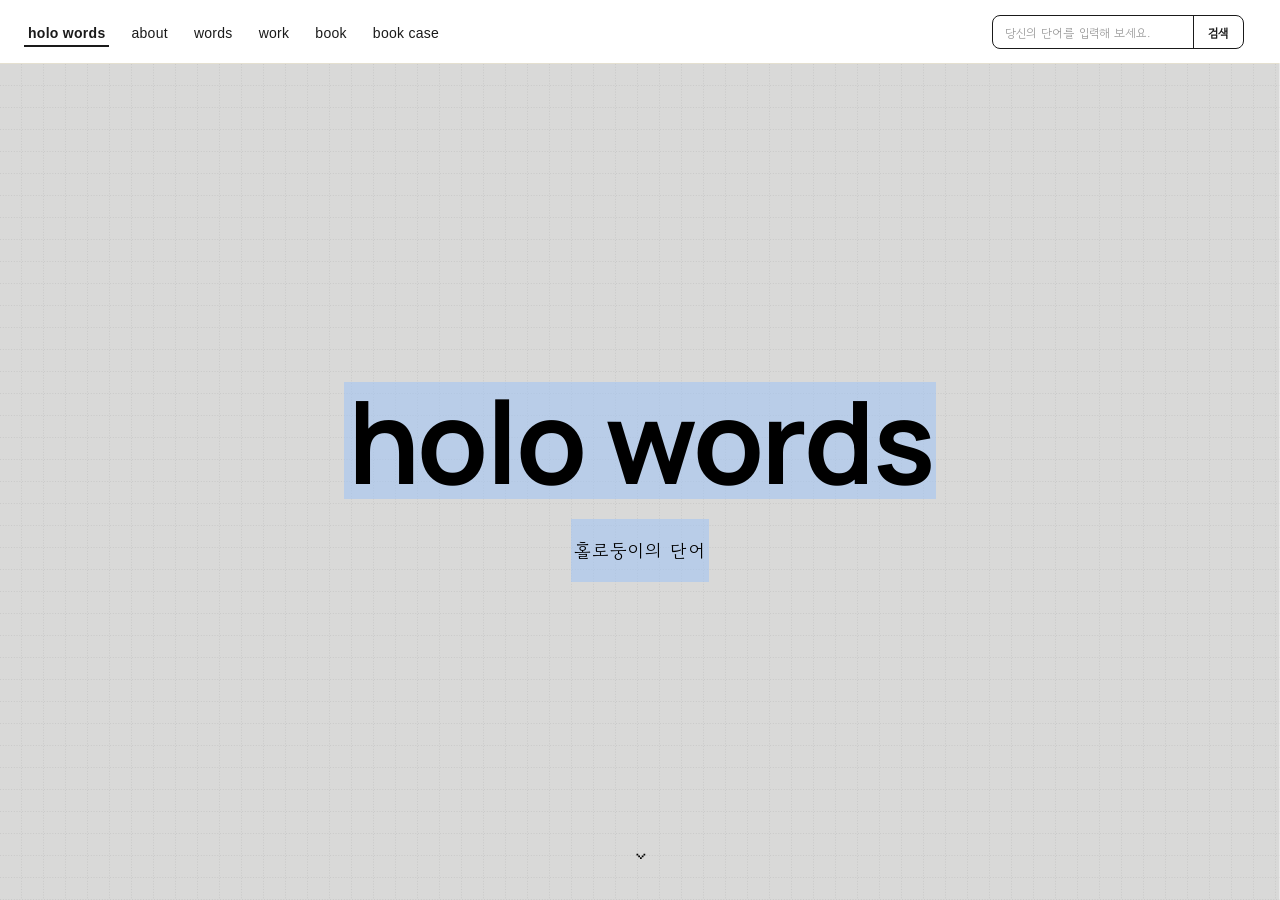
==== index.html @ 0cda351d "세부수정_6" ====
<!doctype html>
<html lang="ko">
<head>
  <meta charset="UTF-8" />
  <meta name="viewport" content="width=device-width, initial-scale=1.0" />
  <title>holo words</title>
  <link rel="preconnect" href="https://fonts.googleapis.com" />
  <link rel="preconnect" href="https://fonts.gstatic.com" crossorigin />
  <link href="https://fonts.googleapis.com/css2?family=Gowun+Dodum&family=Manrope:wght@700&display=swap" rel="stylesheet" />
  <link rel="stylesheet" href="css/base.css" />
  <link rel="stylesheet" href="css/home.css" />
  <link rel="stylesheet" href="css/work.css" />
  <link rel="stylesheet" href="css/bookcase.css" />
  <link rel="stylesheet" href="css/words.css" />
  <link rel="stylesheet" href="css/work-detail.css" />
  <link rel="stylesheet" href="css/nav-mobile.css" />
  <link rel="stylesheet" href="css/book.css" />
</head>
<body data-page="home">
  <nav class="site-nav" id="site-nav"></nav>

  <div class="nav-search-wrap">
    <form class="nav-search" id="search-box" autocomplete="off">
      <input type="text" id="search-input" class="nav-search__input" placeholder="당신의 단어를 입력해 보세요." />
      <button type="submit" class="nav-search__button">검색</button>
    </form>
    <span class="nav-search__count" id="word-count"></span>
  </div>

  <section id="about">
    <div class="about-hero" id="about-hero">
      <div class="select-highlight select-highlight--mark">
        <h1 class="identity-mark" id="identity-mark">holo words</h1>
      </div>
      <div class="select-highlight select-highlight--sub">
        <p class="identity-sub" id="identity-sub">홀로둥이의 단어</p>
      </div>
      <button class="about-scroll-cue" id="about-scroll-cue" type="button" aria-label="다음 내용 보기">⌄</button>
    </div>
    <div class="about-intro" id="about-intro">
      <p class="about-intro__eyebrow">holo words</p>
      <div class="select-highlight select-highlight--welcome">
        <p class="about-intro__welcome" id="about-welcome">안녕하세요. 홀로둥이의 단어에 오신 걸 환영합니다.</p>
      </div>
      <p class="about-intro__body">이곳은 <span class="text-highlight">책에서 수집한 단어들</span>을 모아둔 공간입니다. <span class="about-intro__body-line2">살아가며 느낀 감정과 가치관,<br />그리고 세상을 견디게 하는 힘이 된 단어들을 차곡차곡 적어놓았습니다.</span></p>
      <p class="about-intro__footer" id="about-footer">세상에 발 붙이고 살아가는 모든 홀로둥이를 응원합니다.</p>
      <div class="about-glossary" id="about-glossary">
        <div class="about-glossary__panel" id="about-glossary-panel">
          <p>
            현호정 소설 『고고의 구멍』에 등장하는 단어입니다.<br />
            행성 ‘망울’의 극지 마을, 일 년 내내 겨울이 지속되고 오직 쌍둥이만 태어나는 그곳에서 ‘고고’는 단 하나뿐인 존재, 홀로둥이로 태어납니다.
          </p>
          <p>
            이 단어에서 영감을 받아<br />
            홀로 저마다의 세계에서 살아가는 이들에게 애정을 보내며,<br />
            그들을 ‘홀로둥이’라 부르기로 했습니다.
          </p>
        </div>
        <button class="about-glossary__toggle" id="about-glossary-toggle" type="button" aria-expanded="false" aria-controls="about-glossary-panel">
          홀로둥이란? <span class="about-glossary__chevron">⌄</span>
        </button>
      </div>
    </div>
  </section>

  <section id="work">
    <div class="work-icons">
      <div class="page-info" id="work-info">
        <button
          class="page-info__toggle"
          id="work-intro-toggle"
          type="button"
          aria-expanded="false"
          aria-controls="work-info-panel"
          aria-label="설명 보기"
        >
          <svg viewBox="0 0 24 24" fill="none" stroke="currentColor" stroke-width="2" stroke-linecap="round" stroke-linejoin="round">
            <circle cx="12" cy="12" r="9" />
            <line x1="12" y1="11" x2="12" y2="16.5" />
            <circle cx="12" cy="7.5" r="1" fill="currentColor" stroke="none" />
          </svg>
        </button>
        <p class="page-info__panel" id="work-info-panel">
          홀로월드 사이트 운영자는 책 속에서 발견한 단어를 다시 바라봅니다.<br />
          이 단어가 왜 마음에 와닿았는지 곱씹으며, 단어에서 떠오른 의미를 새로운 문장과 레터링으로 풀어냅니다.<br />
          책에서 탈각된 단어는 새로운 문장 속에 자리를 잡고, 나만의 이야기로 다시 태어납니다.<br />
          여러분은 단어에서 어떤 의미를 발견했나요?
        </p>
      </div>
      <div class="work-instagram" id="work-instagram">
        <button class="work-instagram__icon" id="work-instagram-toggle" type="button" aria-expanded="false" aria-controls="work-instagram-panel" aria-label="인스타그램 미리보기">
          <svg viewBox="0 0 24 24" fill="none" stroke="currentColor" stroke-width="2" stroke-linecap="round" stroke-linejoin="round">
            <rect x="3" y="3" width="18" height="18" rx="5" />
            <circle cx="12" cy="12" r="4" />
            <circle cx="17.5" cy="6.5" r="1" fill="currentColor" stroke="none" />
          </svg>
        </button>
        <div class="work-instagram__panel" id="work-instagram-panel">
          <div class="work-instagram__header">
            <svg viewBox="0 0 24 24" fill="none" stroke="currentColor" stroke-width="2" stroke-linecap="round" stroke-linejoin="round">
              <rect x="3" y="3" width="18" height="18" rx="5" />
              <circle cx="12" cy="12" r="4" />
              <circle cx="17.5" cy="6.5" r="1" fill="currentColor" stroke="none" />
            </svg>
            <span>@h_r_shhh</span>
          </div>
          <p>인스타그램에서 더 많은 작업을 만나보세요.</p>
          <a class="work-instagram__link" href="https://www.instagram.com/h_r_shhh/" target="_blank" rel="noopener noreferrer">바로가기 ↗</a>
        </div>
      </div>
    </div>
    <div class="works-wall" id="works-wall"></div>
  </section>

  <div class="works-lightbox" id="works-lightbox">
    <div class="works-lightbox__frame">
      <button class="works-lightbox__close" id="works-lightbox-close" type="button" aria-label="닫기">×</button>
      <img class="works-lightbox__img" id="works-lightbox-img" src="" alt="" />
      <a class="works-lightbox__book-link" id="works-lightbox-book-link" href="words.html">책에서 보기</a>
    </div>
  </div>

  <section id="bookcase">
    <div class="bookcase-search" id="bookcase-search">
      <form class="bookcase-search__form" id="bookcase-search-form" autocomplete="off">
        <input
          type="text"
          id="bookcase-search-input"
          class="bookcase-search__input"
          placeholder="기록한 책"
        />
        <button type="submit" class="bookcase-search__button">검색</button>
      </form>
      <span class="bookcase-search__count" id="bookcase-count"></span>
    </div>
    <div class="bookcase-zoom" id="bookcase-zoom">
      <button class="bookcase-zoom__btn" id="bookcase-zoom-in" type="button" aria-label="크게 보기" disabled>+</button>
      <button class="bookcase-zoom__btn" id="bookcase-zoom-out" type="button" aria-label="작게 보기">−</button>
    </div>
    <div class="bookcase-shelf" id="bookcase-shelf"></div>
  </section>

  <div class="bookcase-panel-overlay" id="bookcase-panel-overlay"></div>
  <div class="bookcase-panel" id="bookcase-panel">
    <button class="bookcase-panel__close" id="bookcase-panel-close" type="button" aria-label="닫기">×</button>
    <div class="bookcase-panel__body" id="bookcase-panel-body"></div>
  </div>

  <script>
    (() => {
      function typeText(el, text, speed, onDone) {
        const chars = Array.from(text);
        el.textContent = "";
        el.classList.add("typing");

        let i = 0;
        const timer = setInterval(() => {
          el.textContent += chars[i];
          i++;
          if (i >= chars.length) {
            clearInterval(timer);
            el.classList.remove("typing");
            if (onDone) onDone();
          }
        }, speed);
      }

      // Same char-by-char typing as typeText, but clears and starts over
      // once the full text has sat on screen for `pause` ms — an endless
      // typewriter loop for the About intro's closing line.
      function loopTypeText(el, text, speed, pause) {
        const chars = Array.from(text);
        function run() {
          el.textContent = "";
          el.classList.add("typing");
          let i = 0;
          const timer = setInterval(() => {
            el.textContent += chars[i];
            i++;
            if (i >= chars.length) {
              clearInterval(timer);
              setTimeout(run, pause);
            }
          }, speed);
        }
        run();
      }

      const mark = document.getElementById("identity-mark");
      const sub = document.getElementById("identity-sub");
      const markText = mark.textContent;
      const subText = sub.textContent;

      // Types the mark, then the subtitle, waits, clears both, and starts
      // over — an endless loop of the same one-shot typeText sequence.
      // Sub is blanked up front since typeText only clears its own element
      // the moment it's called, and sub's turn doesn't come until mark
      // finishes — without this its full text would sit on screen (a
      // leftover from the previous lap) while mark is mid-retype.
      function runHeroTyping() {
        sub.textContent = "";
        typeText(mark, markText, 220, () => {
          typeText(sub, subText, 120, () => {
            setTimeout(runHeroTyping, 1800);
          });
        });
      }
      runHeroTyping();

      const aboutWelcome = document.getElementById("about-welcome");
      // Mobile splits this onto two lines (see .about-intro__welcome's
      // white-space:pre-line) — typeText just appends characters, so a
      // literal "\n" in the source string types straight through as a line
      // break with no extra markup needed.
      const welcomeText = window.matchMedia("(max-width: 640px)").matches
        ? "안녕하세요.\n홀로둥이의 단어에 오신 걸 환영합니다."
        : aboutWelcome.textContent;
      loopTypeText(aboutWelcome, welcomeText, 90, 1800);


      // Scrolling within the About tab already reveals the intro page below
      // the hero (both are min-height:100vh sections in normal flow) — this
      // just adds the click-to-advance shortcut on the cue button.
      const aboutIntro = document.getElementById("about-intro");
      const scrollCue = document.getElementById("about-scroll-cue");
      scrollCue.addEventListener("click", () => {
        aboutIntro.scrollIntoView({ behavior: "smooth", block: "start" });
      });

      const glossary = document.getElementById("about-glossary");
      const glossaryToggle = document.getElementById("about-glossary-toggle");
      glossaryToggle.addEventListener("click", () => {
        const open = glossary.classList.toggle("open");
        glossaryToggle.setAttribute("aria-expanded", open ? "true" : "false");
      });
    })();
  </script>
  <script>
    (() => {
      const instagram = document.getElementById("work-instagram");
      const instagramToggle = document.getElementById("work-instagram-toggle");
      instagramToggle.addEventListener("click", (e) => {
        e.stopPropagation();
        const open = instagram.classList.toggle("open");
        instagramToggle.setAttribute("aria-expanded", open ? "true" : "false");
      });
      document.addEventListener("click", (e) => {
        if (instagram.classList.contains("open") && !instagram.contains(e.target)) {
          instagram.classList.remove("open");
          instagramToggle.setAttribute("aria-expanded", "false");
        }
      });
    })();
  </script>
  <script>
    (() => {
      /* Info popup: same dropdown-card pattern as the Instagram preview
         right next to it (see .work-instagram below) rather than an
         inline-expanding toggle — click the "i" to drop the description
         down, click elsewhere to close it. */
      const info = document.getElementById("work-info");
      const infoToggle = document.getElementById("work-intro-toggle");
      if (info && infoToggle) {
        infoToggle.addEventListener("click", (e) => {
          e.stopPropagation();
          const open = info.classList.toggle("open");
          infoToggle.setAttribute("aria-expanded", open ? "true" : "false");
        });
        document.addEventListener("click", (e) => {
          if (info.classList.contains("open") && !info.contains(e.target)) {
            info.classList.remove("open");
            infoToggle.setAttribute("aria-expanded", "false");
          }
        });
      }
    })();
  </script>
  <script src="js/works-data.js"></script>
  <script>
    (() => {
      /* Per-note tilt/offset, seeded by position within the (freshly
         shuffled) render order below. */
      function seededRandom(seed) {
        const x = Math.sin(seed * 9973) * 43758.5453;
        return x - Math.floor(x);
      }

      /* Fisher-Yates: a new scatter of notes on every load. */
      function shuffle(arr) {
        const result = arr.slice();
        for (let i = result.length - 1; i > 0; i--) {
          const j = Math.floor(Math.random() * (i + 1));
          [result[i], result[j]] = [result[j], result[i]];
        }
        return result;
      }

      const wall = document.getElementById("works-wall");
      const lightbox = document.getElementById("works-lightbox");
      const lightboxImg = document.getElementById("works-lightbox-img");
      const lightboxClose = document.getElementById("works-lightbox-close");
      const lightboxBookLink = document.getElementById("works-lightbox-book-link");

      function openLightbox(src, alt) {
        lightboxImg.src = src;
        lightboxImg.alt = alt;
        // Each note's filename (메모지_[제목]) doubles as that word's title
        // on the Words page — link straight to its detail panel there.
        lightboxBookLink.href = `words.html?word=${encodeURIComponent(alt)}`;
        lightbox.classList.add("active");
        document.body.classList.add("lightbox-open");
      }

      function closeLightbox() {
        lightbox.classList.remove("active");
        document.body.classList.remove("lightbox-open");
      }

      lightboxClose.addEventListener("click", closeLightbox);
      lightbox.addEventListener("click", (e) => {
        if (e.target === lightbox) closeLightbox();
      });
      document.addEventListener("keydown", (e) => {
        if (e.key === "Escape") closeLightbox();
      });

      shuffle(WORKS_ITEMS).forEach((filename, i) => {
        const note = document.createElement("div");
        note.className = "works-note";
        const tilt = (seededRandom(i + 1) - 0.5) * 12;
        note.style.setProperty("--tilt", `${tilt.toFixed(2)}deg`);
        note.style.setProperty("--rise-delay", `${Math.min(i * 55, 900)}ms`);

        const img = document.createElement("img");
        const src = `image/works/${encodeURIComponent(filename)}`;
        // Same title-derivation for every note, current or future — this is
        // what "책에서 보기" (see openLightbox) keys off to find the matching
        // Words entry, so any new 메모지_[제목].(jpg|jpeg|png|webp) dropped
        // into image/works/ links up automatically, no per-file code needed.
        const alt = filename.replace(/^메모지_/, "").replace(/\.(jpg|jpeg|png|webp)$/i, "");
        img.src = src;
        img.alt = alt;
        img.loading = "lazy";

        note.appendChild(img);
        note.addEventListener("click", () => openLightbox(src, alt));
        wall.appendChild(note);
      });
    })();
  </script>
  <script src="js/drive-config.js"></script>
  <script src="js/drive-words.js"></script>
  <script src="js/book-data.js"></script>
  <script src="js/bookcase-data.js"></script>
  <script src="js/nav-search.js"></script>
  <script src="js/bookcase.js"></script>
  <script src="js/nav.js"></script>
</body>
</html>
---- css/base.css ----
/* ==========================================================================
   holo words — shared styles
   ========================================================================== */

:root {
  --nav-height: 64px;
  --header-offset: var(--nav-height);
  --cream: #f7f1de;
  --grid-line: #c9c2ae;
  --ink: #1a1a1a;
}

* {
  box-sizing: border-box;
}

html {
  scroll-behavior: smooth;
}

body {
  margin: 0;
  font-family: "Pretendard", -apple-system, BlinkMacSystemFont, "Malgun Gothic", sans-serif;
  color: var(--ink);
  background: #fff;
  padding-top: var(--header-offset);
}

a {
  color: inherit;
  text-decoration: none;
}

/* ---------------------------------------------------------------------- */
/* Navigation                                                              */
/* ---------------------------------------------------------------------- */

.site-nav {
  position: fixed;
  top: 0;
  left: 0;
  right: 0;
  height: var(--nav-height);
  display: flex;
  align-items: center;
  justify-content: flex-start;
  padding: 0 24px;
  background: rgba(255, 255, 255, 0.92);
  backdrop-filter: blur(6px);
  border-bottom: 1px solid #e5e0d0;
  z-index: 1000;
}

.site-nav__links {
  display: flex;
  align-items: center;
  gap: 18px;
}

.site-nav a {
  font-size: 14px;
  letter-spacing: 0.02em;
  padding: 8px 4px 4px;
  border-bottom: 2px solid transparent;
  outline: none;
  transition: border-color 0.2s ease, opacity 0.2s ease;
}

.site-nav a:hover {
  border-bottom-color: var(--ink);
}

.site-nav a.active {
  border-bottom-color: var(--ink);
  font-weight: 600;
}

.nav-search-wrap {
  position: fixed;
  top: 0;
  right: 24px;
  height: var(--nav-height);
  display: flex;
  align-items: center;
  gap: 12px;
  z-index: 1001;
}

body.lightbox-open .nav-search-wrap {
  display: none;
}

.nav-search {
  display: flex;
  align-items: stretch;
  height: 34px;
  flex-shrink: 0;
  background: #fff;
  border: 1px solid var(--ink);
  border-radius: 8px;
  overflow: hidden;
}

.nav-search__input {
  width: 200px;
  min-width: 0;
  border: none;
  background: none;
  padding: 0 12px;
  font: inherit;
  font-family: "Gowun Dodum", sans-serif;
  font-size: 12px;
  color: var(--ink);
  outline: none;
}

.nav-search__input::placeholder {
  color: #999;
}

.nav-search__button {
  flex-shrink: 0;
  border: none;
  border-left: 1px solid var(--ink);
  background: none;
  padding: 0 14px;
  font: inherit;
  font-family: "Gowun Dodum", sans-serif;
  font-size: 12px;
  font-weight: 700;
  color: var(--ink);
  cursor: pointer;
}

.nav-search__button:hover {
  background: rgba(26, 26, 26, 0.05);
}

.nav-search__count {
  font-size: 12px;
  color: #666;
  white-space: nowrap;
  flex-shrink: 0;
}
---- css/home.css ----
/* ---------------------------------------------------------------------- */
/* Home page tabs: About / Work / Contact are switched by nav clicks (see
   nav.js), not by scrolling — only the active section is ever visible, and
   each fills exactly the remaining viewport with its own internal scroll,
   so content never bleeds into the next tab. */
/* ---------------------------------------------------------------------- */

#about {
  height: calc(100vh - var(--header-offset));
  overflow-y: auto;
  /* overflow:auto panels are auto-focusable in Chrome (for keyboard arrow
     scrolling), which draws its default blue focus ring around the whole
     panel the moment it's scrolled/clicked into. There's nothing to focus
     here for accessibility purposes that isn't already reachable via the
     nav links and the content's own interactive elements. */
  outline: none;
  display: none;
  position: relative;
  background-color: #d9d9d8;
  background-image: url("data:image/svg+xml,%3Csvg xmlns='http://www.w3.org/2000/svg' width='40' height='40'%3E%3Cline x1='40' y1='0' x2='40' y2='40' stroke='%23a0a09f' stroke-width='1' stroke-dasharray='2,3'/%3E%3Cline x1='0' y1='40' x2='40' y2='40' stroke='%23a0a09f' stroke-width='1' stroke-dasharray='2,3'/%3E%3C/svg%3E");
  background-size: 22px 22px;
  text-align: center;
}

#about.active {
  display: block;
}

.about-hero {
  min-height: calc(100vh - var(--header-offset));
  display: flex;
  flex-direction: column;
  align-items: center;
  justify-content: center;
  padding: 80px 24px;
  position: relative;
}

/* Bounces in place to invite scrolling; also doubles as a click-to-advance
   shortcut down to .about-intro (see index.html) since #about's own
   overflow-y:auto already reveals it on a normal scroll/wheel/drag. */
.about-scroll-cue {
  position: absolute;
  bottom: 32px;
  left: 50%;
  transform: translateX(-50%);
  border: none;
  background: none;
  padding: 4px 12px;
  font-size: 28px;
  line-height: 1;
  color: #000;
  cursor: pointer;
  animation: about-scroll-cue-bounce 1.6s ease-in-out infinite;
}

@keyframes about-scroll-cue-bounce {
  0%,
  100% {
    transform: translate(-50%, 0);
  }
  50% {
    transform: translate(-50%, 8px);
  }
}

.about-intro {
  min-height: calc(100vh - var(--header-offset));
  display: flex;
  flex-direction: column;
  align-items: center;
  justify-content: center;
  gap: 24px;
  padding: 80px 24px;
  text-align: center;
  position: relative;
}

.about-intro__eyebrow {
  font-family: "Manrope", sans-serif;
  font-size: clamp(32px, 5vw, 56px);
  font-weight: 700;
  letter-spacing: -0.02em;
  color: #000;
  margin: 0;
}

.select-highlight--welcome {
  margin: 0;
}

.about-intro__welcome {
  font-family: "Gowun Dodum", sans-serif;
  font-size: clamp(16px, 2.2vw, 22px);
  color: #000;
  margin: 0;
  /* Mobile types a literal "\n" into this element (see index.html) to
     split it onto two lines — harmless on desktop, which never contains
     one. */
  white-space: pre-line;
}

.about-intro__welcome.typing::after {
  content: "|";
  margin-left: 0.1em;
  animation: word-panel-cursor-blink 0.8s step-end infinite;
}

.about-intro__body {
  font-family: "Gowun Dodum", sans-serif;
  font-size: clamp(14px, 1.6vw, 17px);
  color: #000;
  line-height: 1.8;
  max-width: 640px;
  margin: 0;
}

/* Mobile only — desktop keeps this run-on as one paragraph (see the plain
   span in index.html, inline there by default). */
@media (max-width: 640px) {
  .about-intro__body-line2 {
    display: block;
    margin-top: 12px;
  }
}

.about-intro__footer {
  font-family: "Gowun Dodum", sans-serif;
  font-size: clamp(14px, 1.6vw, 17px);
  color: #000;
  margin: 4px 0 0;
}

/* "홀로둥이란?" glossary toggle, pinned to the intro page's bottom-right
   corner. The panel sits above the button (bottom:100%) since the button
   itself already sits at the page's bottom edge — expanding downward
   would run off the page. */
.about-glossary {
  position: absolute;
  right: 24px;
  bottom: 24px;
  text-align: left;
}

.about-glossary__toggle {
  display: inline-flex;
  align-items: center;
  gap: 6px;
  border: 1px solid #1a1a1a;
  background: #fff;
  padding: 10px 16px;
  border-radius: 999px;
  font: inherit;
  font-family: "Gowun Dodum", sans-serif;
  font-size: 14px;
  color: #000;
  cursor: pointer;
}

.about-glossary__chevron {
  transition: transform 0.2s ease;
}

.about-glossary.open .about-glossary__chevron {
  transform: rotate(180deg);
}

.about-glossary__panel {
  position: absolute;
  right: 0;
  bottom: calc(100% + 10px);
  width: min(380px, 80vw);
  background: #fff;
  border: 1px solid #1a1a1a;
  border-radius: 12px;
  padding: 20px;
  font-family: "Gowun Dodum", sans-serif;
  font-size: 14px;
  line-height: 1.8;
  color: #000;
  box-shadow: 0 8px 24px rgba(0, 0, 0, 0.12);
  opacity: 0;
  visibility: hidden;
  transform: translateY(8px);
  pointer-events: none;
  transition: opacity 0.2s ease, transform 0.2s ease, visibility 0.2s;
}

.about-glossary.open .about-glossary__panel {
  opacity: 1;
  visibility: visible;
  transform: translateY(0);
  pointer-events: auto;
}

.about-glossary__panel p + p {
  margin-top: 14px;
}

.identity-mark {
  font-family: "Manrope", sans-serif;
  font-size: clamp(48px, 9vw, 120px);
  font-weight: 700;
  letter-spacing: -0.02em;
  color: #000;
  margin: 0;
  line-height: 1;
}

.identity-mark.typing::after {
  content: "|";
  margin-left: 0.05em;
  animation: word-panel-cursor-blink 0.8s step-end infinite;
}

.identity-sub {
  font-family: "Gowun Dodum", sans-serif;
  font-size: clamp(14px, 2vw, 18px);
  letter-spacing: 0.08em;
  color: #000;
}

.identity-sub.typing::after {
  content: "|";
  margin-left: 0.1em;
  animation: word-panel-cursor-blink 0.8s step-end infinite;
}

/* Text-selection-highlight look: a translucent bar sits behind the text —
   the wrapper's own background, painted behind its child content for
   free — mimicking a mobile text-selection drag without the drag handles
   themselves. */
.select-highlight {
  display: inline-flex;
  background: rgba(161, 197, 246, 0.55);
  padding: 0.05em 0.2em;
}

/* Same highlight color as .select-highlight, but a plain inline span (not
   inline-flex) for marking a run of words inside a paragraph rather than
   wrapping a standalone heading/line. */
.text-highlight {
  background: rgba(161, 197, 246, 0.55);
  padding: 0.02em 0.15em;
}

.select-highlight--sub {
  margin-top: 20px;
}
---- css/work.css ----
/* ---------------------------------------------------------------------- */
/* Work section — a wall of sticky notes (image/works/, see works-data.js) */
/* ---------------------------------------------------------------------- */

#work {
  height: calc(100vh - var(--header-offset));
  overflow-y: auto;
  outline: none;
  display: none;
  position: relative;
  background-color: #e7e7e4;
  /* Same dashed grid as #about, so the two tabs read as one consistent
     "wall" surface. */
  background-image: url("data:image/svg+xml,%3Csvg xmlns='http://www.w3.org/2000/svg' width='40' height='40'%3E%3Cline x1='40' y1='0' x2='40' y2='40' stroke='%23a0a09f' stroke-width='1' stroke-dasharray='2,3'/%3E%3Cline x1='0' y1='40' x2='40' y2='40' stroke='%23a0a09f' stroke-width='1' stroke-dasharray='2,3'/%3E%3C/svg%3E");
  background-size: 22px 22px;
  padding: 90px 40px 110px;
}

/* Small Instagram-glyph toggle pinned to the work wall's top-right corner;
   clicking it drops down a mini preview card that links out to the real
   profile (no embed — Instagram's API doesn't allow one without
   server-side auth) rather than jumping straight there. */
/* Info toggle and Instagram toggle share one row, top-right of the wall —
   the row itself carries the positioning that each icon used to have on
   its own, so both just sit in it as normal flex children. */
.work-icons {
  position: absolute;
  top: 24px;
  right: 40px;
  z-index: 5;
  display: flex;
  align-items: center;
  gap: 10px;
}

.work-instagram {
  position: relative;
}

.work-instagram__icon {
  display: flex;
  align-items: center;
  justify-content: center;
  width: 34px;
  height: 34px;
  border: none;
  border-radius: 9px;
  background: #fff;
  color: #1a1a1a;
  cursor: pointer;
  box-shadow: 0 2px 6px rgba(0, 0, 0, 0.15);
}

.work-instagram__icon svg {
  width: 19px;
  height: 19px;
}

.work-instagram__panel {
  position: absolute;
  top: calc(100% + 10px);
  right: 0;
  width: 220px;
  background: #fff;
  border-radius: 12px;
  padding: 16px;
  box-shadow: 0 8px 24px rgba(0, 0, 0, 0.18);
  opacity: 0;
  visibility: hidden;
  transform: translateY(-8px);
  pointer-events: none;
  transition: opacity 0.2s ease, transform 0.2s ease, visibility 0.2s;
}

.work-instagram.open .work-instagram__panel {
  opacity: 1;
  visibility: visible;
  transform: translateY(0);
  pointer-events: auto;
}

.work-instagram__header {
  display: flex;
  align-items: center;
  gap: 8px;
  font-weight: 700;
  font-size: 14px;
  color: #1a1a1a;
}

.work-instagram__header svg {
  width: 18px;
  height: 18px;
  flex-shrink: 0;
}

.work-instagram__panel p {
  margin: 10px 0 14px;
  font-size: 13px;
  line-height: 1.6;
  color: #444;
}

.work-instagram__link {
  display: inline-flex;
  align-items: center;
  gap: 4px;
  font-size: 13px;
  font-weight: 700;
  color: #1a1a1a;
  border-bottom: 1px solid #1a1a1a;
}

/* Info popup — the page-intro description, as a dropdown card off the "i"
   icon instead of expanding inline (see .work-instagram just above for the
   identical open/close pattern this mirrors). Shared by Words and Work
   (see js/words.js and index.html for the click handlers). */
.page-info {
  position: relative;
  /* Above .words-tabs's sticky z-index:10 — without this the popup panel
     was painting underneath the tab bar on the Words page, hiding all but
     whatever poked out past its bottom edge. */
  z-index: 20;
}

.page-info__toggle {
  display: flex;
  align-items: center;
  justify-content: center;
  width: 34px;
  height: 34px;
  margin: 0;
  padding: 0;
  border: none;
  background: none;
  color: #1a1a1a;
  cursor: pointer;
}

.page-info__toggle svg {
  width: 19px;
  height: 19px;
}

.page-info.open .page-info__toggle {
  color: #2c90f4;
}

.page-info__panel {
  position: absolute;
  top: calc(100% + 10px);
  right: 0;
  width: 280px;
  margin: 0;
  background: #fff;
  border-radius: 12px;
  padding: 16px;
  box-shadow: 0 8px 24px rgba(0, 0, 0, 0.18);
  font-family: "Gowun Dodum", sans-serif;
  font-size: 13px;
  line-height: 1.7;
  color: #444;
  text-align: left;
  opacity: 0;
  visibility: hidden;
  transform: translateY(-8px);
  pointer-events: none;
  transition: opacity 0.2s ease, transform 0.2s ease, visibility 0.2s;
}

.page-info.open .page-info__panel {
  opacity: 1;
  visibility: visible;
  transform: translateY(0);
  pointer-events: auto;
}

#work.active {
  display: block;
}

.work-placeholder {
  font-family: "Gowun Dodum", sans-serif;
  font-size: clamp(22px, 4vw, 32px);
  font-weight: 700;
  color: var(--ink);
  opacity: 0.35;
  text-align: center;
}

.works-wall {
  display: flex;
  flex-wrap: wrap;
  justify-content: center;
  align-items: flex-start;
  gap: 48px 36px;
  max-width: 1400px;
  margin: 0 auto;
}

.works-note {
  width: 220px;
  flex-shrink: 0;
  cursor: pointer;
  transform: rotate(var(--tilt, 0deg));
  box-shadow: 0 14px 24px rgba(0, 0, 0, 0.16), 0 3px 8px rgba(0, 0, 0, 0.12);
  transition: transform 0.25s ease, box-shadow 0.25s ease;
}

.works-note:hover {
  transform: rotate(0deg) scale(1.06);
  box-shadow: 0 20px 34px rgba(0, 0, 0, 0.2), 0 6px 14px rgba(0, 0, 0, 0.14);
  z-index: 2;
  position: relative;
}

/* Notes rise into place (obys.agency-style) every time #work actually
   becomes visible — landing on it, clicking the Work nav link, or a
   refresh while already on #work all flip #work from display:none to
   block, which is exactly when a CSS animation on a now-matching selector
   (re)starts from the top. `backwards` (not `forwards`) is deliberate: it
   fills the pre-delay gap with the "from" state so staggered notes wait
   invisible, but once each note's animation ends the transform/opacity
   fall back to the plain cascade (identical to the "to" state, so no
   jump) — leaving the :hover rule free to take over again instead of
   being permanently pinned under a forwards-filled animation. */
#work.active .works-note {
  animation: work-note-rise 1.1s cubic-bezier(0.16, 1, 0.3, 1) backwards;
  animation-delay: var(--rise-delay, 0ms);
}

@keyframes work-note-rise {
  from {
    opacity: 0;
    transform: rotate(var(--tilt, 0deg)) translateY(56px);
  }
  to {
    opacity: 1;
    transform: rotate(var(--tilt, 0deg)) translateY(0);
  }
}

.works-note img {
  display: block;
  width: 100%;
  aspect-ratio: 1 / 1;
  object-fit: cover;
}

@media (max-width: 640px) {
  #work {
    padding: 60px 20px 80px;
  }

  .work-icons {
    top: 16px;
    right: 20px;
  }

  .works-wall {
    gap: 32px 20px;
  }

  .works-note {
    width: 140px;
  }
}

.works-lightbox {
  position: fixed;
  inset: 0;
  z-index: 1000;
  display: none;
  align-items: center;
  justify-content: center;
  padding: 60px 24px;
  background: rgba(20, 20, 18, 0.6);
  backdrop-filter: blur(8px);
  -webkit-backdrop-filter: blur(8px);
  cursor: zoom-out;
}

.works-lightbox.active {
  display: flex;
}

.works-lightbox__frame {
  position: relative;
  max-width: min(420px, 75vw);
  max-height: 65vh;
  cursor: default;
}

.works-lightbox__img {
  display: block;
  width: 100%;
  height: auto;
  max-height: 65vh;
  object-fit: contain;
  box-shadow: 0 30px 60px rgba(0, 0, 0, 0.35), 0 10px 20px rgba(0, 0, 0, 0.25);
}

.works-lightbox__close {
  position: absolute;
  top: 12px;
  right: 12px;
  border: none;
  background: none;
  color: #1a1a1a;
  font-size: 32px;
  font-weight: 200;
  line-height: 1;
  padding: 0;
  cursor: pointer;
  z-index: 1;
}

.works-lightbox__book-link {
  position: absolute;
  top: 100%;
  right: 0;
  margin-top: 12px;
  padding: 6px 14px;
  border-radius: 999px;
  background: rgba(255, 255, 255, 0.65);
  backdrop-filter: blur(4px);
  -webkit-backdrop-filter: blur(4px);
  color: #1a1a1a;
  font-family: "Gowun Dodum", sans-serif;
  font-size: 13px;
  font-weight: 700;
  text-decoration: none;
  cursor: pointer;
  transition: background-color 0.15s ease;
}

.works-lightbox__book-link:hover {
  background: rgba(255, 255, 255, 0.85);
}
---- css/bookcase.css ----
/* ---------------------------------------------------------------------- */
/* Bookcase — books read, pulled from a personal Notion database (see     */
/* js/bookcase-data.js). Spines stand on a shelf; clicking one opens the  */
/* cover + memo in a side panel, same interaction as the Words page's     */
/* word-panel.                                                            */
/* ---------------------------------------------------------------------- */

#bookcase {
  position: relative;
  height: calc(100vh - var(--header-offset));
  overflow: hidden;
  outline: none;
  display: none;
  background: var(--ink);
  padding: 0;
}

#bookcase.active {
  display: block;
}

/* +/- zoom controls: "+" only ever restores the default shelf size (it's
   already the max, see .bookcase-zoom__btn:disabled), "-" packs the shelf
   into a dense wrapping grid instead (see .bookcase-shelf--compact) so the
   whole collection can be scanned at a glance rather than scrolled through
   one row at a time. */
.bookcase-zoom {
  position: absolute;
  top: 20px;
  right: 24px;
  z-index: 5;
  display: flex;
  gap: 8px;
}

.bookcase-zoom__btn {
  width: 30px;
  height: 30px;
  display: flex;
  align-items: center;
  justify-content: center;
  border: none;
  border-radius: 50%;
  background: rgba(255, 255, 255, 0.12);
  color: #fff;
  font-size: 16px;
  line-height: 1;
  cursor: pointer;
  transition: background 0.15s ease, opacity 0.15s ease;
}

.bookcase-zoom__btn:hover:not(:disabled) {
  background: rgba(255, 255, 255, 0.24);
}

.bookcase-zoom__btn:disabled {
  opacity: 0.3;
  cursor: default;
}

/* Left-side counterpart to .bookcase-zoom — searches by title (see
   js/bookcase.js), dimming non-matching spines on the shelf below rather
   than replacing it with a separate results list. */
.bookcase-search {
  position: absolute;
  top: 20px;
  left: 24px;
  z-index: 5;
  display: flex;
  align-items: center;
  gap: 12px;
}

.bookcase-search__form {
  display: flex;
  align-items: stretch;
  height: 34px;
  background: rgba(255, 255, 255, 0.08);
  border: 1px solid rgba(255, 255, 255, 0.4);
  border-radius: 8px;
  overflow: hidden;
}

.bookcase-search__input {
  width: 180px;
  min-width: 0;
  border: none;
  background: none;
  padding: 0 12px;
  font: inherit;
  font-family: "Gowun Dodum", sans-serif;
  font-size: 12px;
  color: #fff;
  outline: none;
}

.bookcase-search__input::placeholder {
  color: rgba(255, 255, 255, 0.5);
}

.bookcase-search__button {
  flex-shrink: 0;
  border: none;
  border-left: 1px solid rgba(255, 255, 255, 0.4);
  background: none;
  padding: 0 14px;
  font: inherit;
  font-family: "Gowun Dodum", sans-serif;
  font-size: 12px;
  font-weight: 700;
  color: #fff;
  cursor: pointer;
}

.bookcase-search__button:hover {
  background: rgba(255, 255, 255, 0.1);
}

.bookcase-search__count {
  font-size: 12px;
  color: rgba(255, 255, 255, 0.6);
  white-space: nowrap;
  flex-shrink: 0;
}

/* At 180px the search input alone ran into .bookcase-zoom's buttons on a
   phone-width shelf — narrower here so the two top-pinned controls have
   room to sit side by side without overlapping. */
@media (max-width: 640px) {
  .bookcase-search {
    top: 16px;
    left: 16px;
    gap: 8px;
  }

  .bookcase-search__input {
    width: 120px;
  }

  .bookcase-zoom {
    top: 16px;
    right: 16px;
  }
}

/* Matching a search: everything else fades back so the hits read as
   picked out of the shelf instead of just outlined among the rest. */
.bookcase-spine--dim {
  opacity: 0.2;
}

.bookcase-spine--match {
  box-shadow: 0 0 0 2px #fff, 1px 0 0 rgba(0, 0, 0, 0.25) inset, -1px 0 0 rgba(255, 255, 255, 0.06) inset;
}

.bookcase-shelf {
  height: 100%;
  display: flex;
  align-items: flex-end;
  gap: 3px;
  padding: 80px 40px 0;
  overflow-x: auto;
  overflow-y: hidden;
  /* The shelf edge itself: a solid line the spines all appear to stand
     on, sitting a fixed distance up from the bottom so there's room for
     the shadow beneath it. */
  box-shadow: inset 0 -120px 0 -119px #3a362f;
}

/* Zoomed-out state (see js/bookcase.js's setCompact): spines shrink and
   wrap into rows instead of scrolling sideways, so the shelf reads as a
   dense grid — width is picked per-viewport to land around 80 books per
   row on desktop / 40 on mobile. */
.bookcase-shelf--compact {
  height: auto;
  max-height: 100%;
  flex-wrap: wrap;
  align-items: flex-end;
  align-content: flex-start;
  gap: 2px;
  padding: 64px 24px 24px;
  overflow-x: hidden;
  overflow-y: auto;
  box-shadow: none;
}

.bookcase-shelf--compact .bookcase-spine {
  min-height: 0;
  border-radius: 1px;
  padding: 0;
}

.bookcase-shelf--compact .bookcase-spine:hover {
  transform: translateY(-3px);
  box-shadow: 0 3px 6px rgba(0, 0, 0, 0.4);
}

.bookcase-shelf--compact .bookcase-spine__title {
  display: none;
}

.bookcase-spine {
  flex-shrink: 0;
  height: 78%;
  min-height: 220px;
  border: none;
  border-radius: 3px 3px 0 0;
  cursor: pointer;
  display: flex;
  align-items: flex-start;
  justify-content: center;
  padding: 18px 0;
  box-shadow: 1px 0 0 rgba(0, 0, 0, 0.25) inset, -1px 0 0 rgba(255, 255, 255, 0.06) inset;
  transition: transform 0.15s ease, box-shadow 0.15s ease;
}

.bookcase-spine:hover {
  transform: translateY(-10px);
  box-shadow: 0 8px 16px rgba(0, 0, 0, 0.4);
}

.bookcase-spine__title {
  writing-mode: vertical-rl;
  text-orientation: mixed;
  font-family: "Gowun Dodum", sans-serif;
  font-size: 15px;
  font-weight: 700;
  letter-spacing: 0.02em;
  color: rgba(26, 26, 26, 0.85);
  max-height: 100%;
  overflow: hidden;
  text-overflow: ellipsis;
  white-space: nowrap;
}

/* Detail panel — visually the same slide-in-from-right pattern as the
   Words page's .word-panel (see there), independent markup/instance since
   this is a different page. */
.bookcase-panel-overlay {
  position: fixed;
  inset: 0;
  background: rgba(0, 0, 0, 0.5);
  opacity: 0;
  pointer-events: none;
  transition: opacity 0.25s ease;
  z-index: 1100;
}

.bookcase-panel-overlay.open {
  opacity: 1;
  pointer-events: auto;
}

.bookcase-panel {
  position: fixed;
  top: 0;
  right: 0;
  height: 100%;
  width: 62%;
  background: #fff;
  transform: translateX(100%);
  transition: transform 0.3s ease;
  z-index: 1200;
  padding: 32px 28px;
  overflow-y: auto;
  outline: none;
}

.bookcase-panel.open {
  transform: translateX(0);
  /* Only while open — box-shadow paints outside the border box, so even
     with the panel pushed off past the right edge via translateX(100%),
     its blur radius was still bleeding ~60px back into every tab's view
     (About/Work/bookcase all share this panel markup) as a permanent
     vertical shadow along the right edge. */
  box-shadow: -30px 0 60px rgba(0, 0, 0, 0.28), -6px 0 16px rgba(0, 0, 0, 0.14);
}

.bookcase-panel__close {
  background: none;
  border: none;
  font-size: 22px;
  cursor: pointer;
  position: absolute;
  top: 24px;
  right: 24px;
  line-height: 1;
}

.bookcase-panel__body {
  max-width: 420px;
  margin: 0 auto;
}

.bookcase-panel__cover {
  display: block;
  width: 160px;
  margin: 8px auto 20px;
  border-radius: 4px;
  box-shadow: 0 10px 24px rgba(0, 0, 0, 0.2);
}

.bookcase-panel__title {
  font-family: "Gowun Dodum", sans-serif;
  font-size: 22px;
  font-weight: 800;
  text-align: center;
  margin: 0 0 8px;
}

.bookcase-panel__byline {
  font-size: 13px;
  color: #888;
  text-align: center;
  margin: 0 0 6px;
}

.bookcase-panel__tags {
  display: flex;
  flex-wrap: wrap;
  justify-content: center;
  gap: 6px;
  margin: 0 0 24px;
}

.bookcase-panel__tag {
  font-size: 12px;
  padding: 4px 10px;
  border-radius: 999px;
  background: #f1efe9;
  color: #555;
}

.bookcase-panel__memo {
  font-size: 14px;
  line-height: 1.9;
  color: #333;
  white-space: pre-line;
}

.bookcase-panel__memo--empty {
  color: #999;
  text-align: center;
}

/* Sentences collected from the book itself, not the memo's own reflection
   — set apart with a slightly smaller, italic treatment (see js/bookcase.js)
   so they read as quoted material rather than more of the memo. */
.bookcase-panel__quotes {
  margin: 20px 0 0;
  padding-left: 14px;
  border-left: 2px solid #eee;
}

.bookcase-panel__quote {
  margin: 0 0 10px;
  font-size: 13px;
  font-style: italic;
  line-height: 1.7;
  color: #666;
}

.bookcase-panel__quote:last-child {
  margin-bottom: 0;
}

.bookcase-panel__year {
  margin: 24px 0 0;
  text-align: right;
}

.bookcase-panel__year span {
  display: inline-block;
  font-size: 13px;
  padding: 4px 10px;
  border-radius: 999px;
  background: #f1efe9;
  color: #888;
}
---- css/words.css ----
/* ---------------------------------------------------------------------- */
/* Words page                                                             */
/* ---------------------------------------------------------------------- */

.words-page {
  max-width: none;
  margin: 0;
  padding: 64px 60px 160px;
  background: #e7e7e4;
  position: relative;
}

/* Top-right, same line as Work's icon row (see .work-icons) — pulled in a
   bit further than Work's own 40px since Words has no second icon next to
   it to visually anchor against. */
#words-info {
  position: absolute;
  top: 24px;
  right: 70px;
}

.words-page__title {
  font-size: 28px;
  font-weight: 800;
  margin: 0 0 40px;
}

/* .words-page's own padding is the only part left showing the page's
   #e7e7e4 background (a top/left/right gutter around this) — the tab
   content itself, index column included, stays white edge-to-edge and for
   its whole (very tall, scrollable) height, rather than just near the top
   of the viewport or leaving the centered .words-view--index's auto-margin
   gutters gray. */
.words-panel-view {
  background: #fff;
}

.words-tabs {
  position: sticky;
  top: var(--header-offset);
  z-index: 10;
  display: flex;
  align-items: flex-end;
  gap: 0;
  margin-bottom: 40px;
  padding-top: 16px;
  background: #e7e7e4;
  border-bottom: 1px solid #e5e0d0;
}

/* .words-tabs's margin-bottom (the 40px gap before .words-index picks up
   its own sticky position) is dead space outside the element's own box —
   with nothing opaque there, list text scrolling past flashes through it
   as it passes underneath. This pseudo-element extends the tabs' white
   background down through exactly that gap, anchored to the element's own
   bottom edge (not a guessed pixel height) so it holds on any tab-bar
   height, desktop or mobile. */
.words-tabs::after {
  content: "";
  position: absolute;
  top: 100%;
  left: 0;
  right: 0;
  /* 2px past the 40px gap itself, as slack against sub-pixel rounding
     between this and .words-search-banner's own sticky offset — the
     overlap just doubles up white-on-white, so it's free. */
  height: 42px;
  background: #fff;
}

/* Trapezoid tab (reference): rounded top-left corner and a rounded bend
   into the 45° right edge, both too curved for a straight-line clip-path
   polygon alone — the actual shape is an SVG path built per tab in
   words.js (shapeTabs()), sized to each button's real rendered
   width/height. Flex-centers its label so the text sits in the middle of
   the shape rather than trailing the uneven left/right space the diagonal
   cut leaves. Each tab keeps its own fixed color identity (전체단어 blue,
   키워드로 찾기 pink) rather than switching with selection. */
.words-tab {
  display: flex;
  align-items: center;
  justify-content: center;
  border: none;
  font: inherit;
  font-size: 15px;
  font-weight: 700;
  padding: 10px 44px 14px 18px;
  margin-bottom: -1px;
  cursor: pointer;
  color: #1a1a1a;
  opacity: 0.5;
  position: relative;
  transition: opacity 0.2s ease, box-shadow 0.15s ease;
}

.words-tab[data-tab="all"] {
  background: #2c90f4;
}

.words-tab[data-tab="search"] {
  background: #ed6cef;
}

.words-tab:hover {
  opacity: 0.75;
}

.words-tab.active {
  opacity: 1;
  box-shadow: 0 -4px 10px rgba(0, 0, 0, 0.15);
}

.words-placeholder {
  color: #999;
  font-size: 15px;
}

.words-search-banner {
  /* Sticks right below where .words-tabs's own covered region ends (see
     its comment) — .words-index and .keyword-cloud then stick another
     36px down (this banner's own ~16px line height + its 20px
     padding-bottom), so the two sticky layers stack instead of overlapping.
     padding rather than margin so the banner's own white background
     actually covers that 20px gap — a margin sits outside the box, so
     scrolling content used to show through it. */
  position: sticky;
  top: calc(var(--header-offset) + 100px);
  z-index: 6;
  background: #fff;
  display: flex;
  align-items: center;
  justify-content: space-between;
  gap: 16px;
  padding-bottom: 20px;
  padding-left: 10px;
  font-size: 14px;
  color: #555;
}

.words-search-banner__clear {
  font-size: 13px;
  color: #888;
  text-decoration: underline;
  flex-shrink: 0;
}

.words-search-banner__clear:hover {
  color: var(--ink);
}


.keyword-cloud {
  /* Sticks at the same height .words-index does (see its comment for why
     +136px), so the keyword row and the ㄱ~ㅎ column stay pinned together
     while .keyword-results scrolls underneath — solid background so that
     scrolling content doesn't show through behind it. */
  position: sticky;
  top: calc(var(--header-offset) + 136px);
  z-index: 5;
  background: #fff;
  display: flex;
  flex-wrap: wrap;
  gap: 10px;
  padding-bottom: 16px;
}

/* Reference: semacoral.org's tag cloud — each chip's color drifts slowly
   and continuously through the hue wheel rather than sitting static.
   hue-rotate keeps every chip's own lightness/contrast intact while
   cycling its hue, so text stays readable throughout. Duration/delay are
   set per chip in words.js (seeded, not truly random) so they drift out
   of sync with each other instead of all shifting in lockstep. */
@keyframes keyword-hue-shift {
  from {
    filter: hue-rotate(0deg) saturate(1.4);
  }
  to {
    filter: hue-rotate(360deg) saturate(1.4);
  }
}

.keyword-chip {
  border: none;
  border-radius: 6px;
  padding: 7px 14px;
  font: inherit;
  font-family: "Gowun Dodum", sans-serif;
  font-size: 14px;
  font-weight: 600;
  cursor: pointer;
  animation: keyword-hue-shift linear infinite;
  transition: transform 0.15s ease, box-shadow 0.15s ease;
}

@media (prefers-reduced-motion: reduce) {
  .keyword-chip {
    animation: none;
  }
}

.keyword-chip:hover {
  transform: translateY(-1px);
  box-shadow: 0 4px 10px rgba(0, 0, 0, 0.12);
}

.keyword-chip.active {
  outline: 2px solid var(--ink);
  outline-offset: 2px;
}

.keyword-results {
  max-width: 1200px;
}

.words-grid {
  display: grid;
  grid-template-columns: repeat(5, 1fr);
  gap: 30px;
}

.words-grid__card {
  display: flex;
  flex-direction: column;
  gap: 8px;
  border: none;
  background: none;
  padding: 0;
  cursor: pointer;
  text-align: left;
  font: inherit;
}

.words-grid__image-wrap {
  position: relative;
  display: block;
  border-radius: 8px;
  overflow: hidden;
  transition: transform 0.2s ease;
}

.words-grid__card:hover .words-grid__image-wrap {
  transform: translateY(-2px);
}

.words-grid__image-wrap::after {
  content: "";
  position: absolute;
  inset: 0;
  background: rgba(80, 80, 80, 0.2);
  opacity: 0;
  transition: opacity 0.2s ease;
}

.words-grid__card:hover .words-grid__image-wrap::after {
  opacity: 1;
}

.words-grid__image {
  display: block;
  width: 100%;
  aspect-ratio: 1 / 1;
  object-fit: cover;
  background: #f2efe6;
}

.words-grid__caption {
  /* .words-grid__card is a column flex container, which stretches its
     children to the full card width by default — without this the
     highlight's background-size:100% would span that full width instead
     of stopping at the end of the word. */
  align-self: flex-start;
  font-family: "Gowun Dodum", sans-serif;
  font-size: 16px;
  color: var(--ink);
  background-image: linear-gradient(120deg, #fff176 0%, #fff176 100%);
  background-repeat: no-repeat;
  background-size: 0% 45%;
  background-position: 0 88%;
  transition: background-size 0.25s ease;
}

.words-grid__card:hover .words-grid__caption {
  background-size: 100% 45%;
}

@media (max-width: 640px) {
  .words-grid {
    grid-template-columns: repeat(2, 1fr);
    /* Narrower gap hands the freed-up width straight back to each column
       (grid columns are 1fr), so thumbnails grow at the same time. */
    gap: 14px;
  }

  .words-grid__caption {
    font-size: 15px;
  }

  .words-page {
    padding-left: 20px;
    padding-right: 20px;
  }

  #words-info {
    top: 16px;
    right: 36px;
  }

  .words-view--index {
    gap: 16px;
  }

  /* The ㄱ~ㅎ index column (48px + gap) already reads as a wide left gutter,
     but the right edge had only .words-page's flat 20px padding to match it
     — thumbnails/keyword content sat almost flush against the screen edge.
     This pulls the content in a bit further so the white margin on the
     right reads closer in weight to the left side. */
  .words-index-content {
    padding-right: 16px;
  }

  /* Keyword chips: one scrollable row (~4 visible at a time) instead of
     wrapping to several lines, so picking a keyword doesn't push the
     results down the page. Setting only overflow-x implicitly turns
     overflow-y into "auto" too (a CSS quirk — a lone non-"visible" axis
     forces the other to compute the same way), which then clipped the
     active chip's outline on every side that had no room for it — padding
     added all around (not just top/bottom) covers the left edge too, where
     the very first chip's outline sits flush against the scroll start. */
  .keyword-cloud {
    flex-wrap: nowrap;
    overflow-x: auto;
    -webkit-overflow-scrolling: touch;
    padding: 6px 4px;
  }

  .keyword-chip {
    flex: 0 0 auto;
    white-space: nowrap;
  }
}

/* ㄱ~ㅎ fixed on the left, word list scrolls on the right */

/* max-width + auto margin centers the index+list row within
   .words-panel-view (below) — kept here, not on the panel itself, so the
   panel's own white background can still span the page's full width
   behind this centered content instead of showing #e7e7e4 in the
   auto-margin gutters on each side. */
.words-view--index {
  display: flex;
  align-items: flex-start;
  gap: 32px;
  max-width: 1200px;
  margin: 0 auto;
}

.words-index {
  /* Must match .words-group's scroll-margin-top and .words-group__header's
     top exactly — otherwise the left ㄱ~ㅎ button and the right-hand header
     it maps to end up stuck at different heights when you scroll/click.
     +100px = the tab bar's own ~60px height plus a 40px gap below it, where
     .words-search-banner (see its comment) now sticks; +36px on top of
     that is the banner's own line height + margin, so it and .words-index
     stack instead of overlapping. */
  position: sticky;
  top: calc(var(--header-offset) + 136px);
  display: flex;
  flex-direction: column;
  flex-shrink: 0;
  width: 48px;
}

.words-index[hidden] {
  display: none;
}

.words-index__link {
  display: block;
  width: 100%;
  text-align: center;
  padding: 6px 0;
  margin-bottom: 4px;
  font: inherit;
  font-size: 15px;
  font-weight: 700;
  border-radius: 4px;
  background: none;
  border: none;
  cursor: pointer;
  color: #999;
  overflow: hidden;
  max-height: 40px;
  opacity: 1;
  transform: translateY(0);
  transition: color 0.2s ease, background 0.2s ease, max-height 0.35s ease, opacity 0.3s ease,
    transform 0.35s ease, margin 0.35s ease, padding 0.35s ease;
}

.words-index__link:hover {
  color: var(--ink);
}

.words-index__link.active {
  color: var(--ink);
  background: #e7e7e4;
}

/* Consonants already scrolled past rise up and vanish, instead of the list
   just growing taller as you move down through it. */
.words-index__link--collapsed {
  max-height: 0;
  opacity: 0;
  transform: translateY(-12px);
  padding-top: 0;
  padding-bottom: 0;
  margin-bottom: 0;
  pointer-events: none;
}

.words-index-content {
  flex: 1;
  min-width: 0;
}

.words-group {
  margin-bottom: 48px;
  /* So clicking a ㄱ~ㅎ link scrolls the group's header exactly to the
     height it sticks at (see .words-index / .words-group__header), instead
     of landing a bit short or past it. */
  scroll-margin-top: calc(var(--header-offset) + 136px);
}

.words-group__header {
  font-size: 24px;
  font-weight: 800;
  border-bottom: 1px solid var(--ink);
  padding-bottom: 8px;
  margin-bottom: 16px;
  position: sticky;
  top: calc(var(--header-offset) + 136px);
  z-index: 5;
  background: #fff;
}

.words-list {
  list-style: none;
  margin: 0;
  padding: 0;
}

.words-list li {
  border-bottom: 1px solid #eee;
}

.word-item {
  display: flex;
  align-items: center;
  gap: 12px;
  width: 100%;
  text-align: left;
  background: none;
  border: none;
  font: inherit;
  font-family: "Gowun Dodum", sans-serif;
  padding: 10px 4px;
  cursor: pointer;
  font-size: 17px;
  color: var(--ink);
}

.word-item__marker {
  font-size: 9px;
  flex-shrink: 0;
}

.word-item__label {
  background-image: linear-gradient(120deg, #fff176 0%, #fff176 100%);
  background-repeat: no-repeat;
  background-size: 0% 45%;
  background-position: 0 88%;
  transition: background-size 0.25s ease;
}

.word-item:hover .word-item__label {
  background-size: 100% 45%;
}

/* Slide panel */

.word-panel-overlay {
  position: fixed;
  inset: 0;
  background: rgba(0, 0, 0, 0.35);
  opacity: 0;
  pointer-events: none;
  transition: opacity 0.25s ease;
  z-index: 1100;
}

.word-panel-overlay.open {
  opacity: 1;
  pointer-events: auto;
}

.word-panel {
  position: fixed;
  top: 0;
  right: 0;
  height: 100%;
  width: 50%;
  background: #fff;
  border-top-left-radius: 14px;
  transform: translateX(100%);
  transition: transform 0.3s ease;
  z-index: 1200;
  padding: 32px 28px;
  overflow-y: auto;
  outline: none;
}

/* Soft vignette along the top and inner edge, like a book page curving into
   shadow near its spine and top fold — purely decorative, sits behind content. */
.word-panel::before {
  content: "";
  position: absolute;
  inset: 0;
  pointer-events: none;
  border-top-left-radius: 14px;
  background:
    linear-gradient(to right, rgba(0, 0, 0, 0.1), transparent 5%),
    linear-gradient(to bottom, rgba(0, 0, 0, 0.06), transparent 6%);
}

.word-panel.open {
  transform: translateX(0);
  /* Only while open — see .bookcase-panel.open for why this moved out of
     the base rule (same fixed slide-in panel pattern, same bug). */
  box-shadow: -30px 0 60px rgba(0, 0, 0, 0.28), -6px 0 16px rgba(0, 0, 0, 0.14);
}

.word-panel__close {
  background: none;
  border: none;
  font-size: 22px;
  cursor: pointer;
  position: absolute;
  top: 24px;
  right: 24px;
  line-height: 1;
}

.word-panel__body {
  margin-top: 16px;
  font-size: 14px;
  line-height: 1.8;
  color: #333;
  white-space: pre-line;
}

.word-panel__image {
  display: block;
  width: 100%;
  height: auto;
  border-radius: 4px;
}

.word-panel__title {
  font-family: "Gowun Dodum", sans-serif;
  font-size: 20px;
  font-weight: 800;
  text-align: center;
  margin: 48px 0 8px;
}

.word-panel__title.typing::after {
  content: "|";
  margin-left: 2px;
  animation: word-panel-cursor-blink 0.8s step-end infinite;
}

@keyframes word-panel-cursor-blink {
  50% {
    opacity: 0;
  }
}

.word-panel__byline {
  font-size: 13px;
  color: #888;
  text-align: center;
}

/* Panel is now wider (50vw), but its content should stay the size it was
   at the old ~420px panel width — cap and center it instead of stretching. */
.word-panel__title,
.word-panel__byline,
.word-panel__body {
  max-width: 364px;
  margin-left: auto;
  margin-right: auto;
}
---- css/work-detail.css ----
/* ---------------------------------------------------------------------- */
/* Work detail page (blank placeholder)                                   */
/* ---------------------------------------------------------------------- */

.work-detail {
  min-height: calc(100vh - var(--header-offset));
  display: flex;
  flex-direction: column;
  align-items: center;
  justify-content: center;
  text-align: center;
  padding: 40px 24px;
}

.work-detail__back {
  position: fixed;
  top: 80px;
  left: 24px;
  font-size: 14px;
  opacity: 0.6;
}

.work-detail__number {
  font-size: 16px;
  opacity: 0.5;
  margin-bottom: 12px;
}

.work-detail__title {
  font-family: "Gowun Dodum", sans-serif;
  font-size: clamp(24px, 4vw, 36px);
  font-weight: 700;
}
---- css/nav-mobile.css ----
/* ---------------------------------------------------------------------- */
/* Mobile: search box + word count move to a white bar under the nav      */
/* ---------------------------------------------------------------------- */

@media (max-width: 640px) {
  /* Fixed, explicit sizing (not "auto") so this bar's real height always
     matches --mobile-topbar-height below — otherwise it can grow taller
     than the reserved space and overlap the page content under it. */
  body:not([data-page="work-detail"]):not([data-page="book"]) {
    --mobile-topbar-height: 50px;
    --header-offset: calc(var(--nav-height) + var(--mobile-topbar-height));
    padding-top: var(--header-offset);
  }

  /* bookcase tab: no search bar, so no reserved space for it either —
     otherwise its dark panel would start with an empty white gap under
     the nav where the bar used to be. */
  body:not([data-page="work-detail"]):not([data-page="book"]).mobile-search-hidden {
    --mobile-topbar-height: 0px;
  }

  body.mobile-search-hidden .nav-search-wrap {
    display: none;
  }

  /* The search bar sits flush under the nav here (see .nav-search-wrap's
     own top offset) with the same background — a border on the nav's own
     bottom edge just read as a seam between the two, so only the search
     bar's border-bottom below closes off the combined strip. */
  .site-nav {
    padding: 0 16px;
    border-bottom: none;
  }

  .site-nav__links {
    gap: 14px;
    max-width: 100%;
    overflow-x: auto;
    scrollbar-width: none;
  }

  .site-nav__links::-webkit-scrollbar {
    display: none;
  }

  .site-nav a {
    font-size: 13px;
    white-space: nowrap;
  }

  /* "About" duplicates where "holo words" already lands (the about panel,
     just scrolled to its top instead of the intro) — dropped here so the
     other five items (including book case, previously pushed off the edge
     entirely) all fit without wrapping or scrolling on a standard phone
     width. */
  #nav-about {
    display: none;
  }

  .nav-search-wrap {
    position: fixed;
    top: var(--nav-height);
    left: 0;
    right: 0;
    height: var(--mobile-topbar-height, 50px);
    flex-direction: row;
    /* Top-aligned with a small top pad instead of centered — the extra
       height below (see --mobile-topbar-height) all becomes bottom
       breathing room instead of splitting evenly. */
    align-items: flex-start;
    justify-content: center;
    gap: 10px;
    padding: 5px 16px 0;
    /* Same material as .site-nav (see there), so the two bars read as one
       continuous strip rather than two different-toned ones stacked. */
    background: rgba(255, 255, 255, 0.92);
    backdrop-filter: blur(6px);
    border-bottom: 1px solid #e5e0d0;
  }

  /* Fills whatever width is left after the count (like a mobile browser's
     own address bar — it grows/shrinks with the viewport rather than
     sitting at one fixed width). */
  .nav-search {
    width: auto;
    flex: 1 1 auto;
    min-width: 0;
    height: 34px;
  }

  .nav-search__input {
    flex: 1;
    width: auto;
    min-width: 0;
  }

  .nav-search__count {
    flex-shrink: 0;
    line-height: 16px;
    text-align: right;
  }

  /* Book's mobile page-flip viewer already fills the space right under the
     nav (see body:not(...)'s --mobile-topbar-height exclusion for
     data-page="book") — showing the bar here on a phone would float over
     it with no reserved room. Desktop is unaffected: this is the only
     place the bar is hidden for this page. */
  body[data-page="book"] .nav-search-wrap {
    display: none;
  }

  /* Word detail panel covers nearly the whole screen on mobile, leaving just
     a small sliver of the list visible on the left instead of sitting at 50%.
     The desktop shadow's 60px blur is wider than that sliver, so it read as
     a flat dark band there instead of a soft edge — drop it on mobile. */
  .word-panel {
    width: calc(100% - 32px);
  }

  .word-panel.open {
    box-shadow: none;
  }
}
---- css/book.css ----
/* ---------------------------------------------------------------------- */
/* Book tab — closed-cover launch + 3D page-flip viewer                   */
/* ---------------------------------------------------------------------- */

body[data-page="book"] {
  background: #15130f;
}

/* .site-nav's own background is a translucent white (see there) meant to
   sit over a light page — against this page's near-black body it let a
   faint dark cast bleed through, so the nav read slightly off compared to
   the other (light-background) pages. Solid white here matches them. */
body[data-page="book"] .site-nav {
  background: #fff;
}

.book-page {
  min-height: calc(100vh - var(--header-offset));
  display: flex;
  flex-direction: column;
  align-items: center;
  justify-content: center;
  gap: 28px;
  padding: 24px 24px 72px;
}

.book-cover-launch[hidden] {
  display: none;
}

.book-cover-launch {
  display: flex;
  flex-direction: column;
  align-items: center;
  gap: 2px;
  border: none;
  background: none;
  padding: 0;
  cursor: pointer;
}

.book-cover-launch img {
  width: min(748px, 92vw);
  filter: drop-shadow(0 30px 60px rgba(0, 0, 0, 0.5));
  transition: transform 0.3s ease;
}

.book-cover-launch:hover img {
  transform: translateY(-6px);
}

.book-cover-launch__label {
  font-family: "Gowun Dodum", sans-serif;
  font-size: 15px;
  color: #f5efe0;
  opacity: 0.75;
  letter-spacing: 0.03em;
}

.book-viewer {
  display: none;
  flex-direction: column;
  align-items: center;
  gap: 20px;
  width: 100%;
}

.book-viewer.active {
  display: flex;
}

/* Quick-jump index (pages 1–80), 20 per row over 4 rows. */
.book-index {
  display: grid;
  grid-template-columns: repeat(20, 1fr);
  gap: 1px;
  width: 100%;
  max-width: 600px;
  margin: 0 auto;
}

.book-index__link {
  display: flex;
  align-items: center;
  justify-content: center;
  width: 28px;
  height: 28px;
  margin: 0 auto;
  appearance: none;
  -webkit-appearance: none;
  background-color: transparent;
  border: none;
  outline: none;
  -webkit-tap-highlight-color: transparent;
  font-family: "Gowun Dodum", sans-serif;
  font-size: 11px;
  color: rgba(245, 239, 224, 0.55);
  padding: 0;
  border-radius: 50%;
  cursor: pointer;
  transition: background-color 0.15s ease, color 0.15s ease;
}

/* appearance:auto (the default) leaves the browser drawing its own native
   button chrome underneath our styles — on Chrome that includes a gray
   focus/pressed fill that ignores outline:none and background:none alike,
   so it was showing through as a stray gray circle no matter what those
   two said. appearance:none above turns that native rendering off outright.
   :hover, :focus, and .active then share one cream language instead of a
   browser default fighting for the same space. */
.book-index__link:hover,
.book-index__link:focus {
  color: #f5efe0;
  background-color: rgba(245, 239, 224, 0.1);
}

.book-index__link.active {
  color: #15130f;
  background: #f5efe0;
  font-weight: 700;
}

.book-index__more {
  display: none;
  width: 24px;
  height: 24px;
  /* .book-viewer's flex gap (20px) already separates this from .book-index
     above it — pull it back in so the two read as one connected control. */
  margin: -12px auto 0;
  border: none;
  border-radius: 50%;
  background: rgba(245, 239, 224, 0.1);
  color: rgba(245, 239, 224, 0.7);
  align-items: center;
  justify-content: center;
  font-size: 12px;
  line-height: 1;
  cursor: pointer;
  -webkit-tap-highlight-color: transparent;
  transition: transform 0.25s ease, background-color 0.15s ease;
}

.book-index__more.expanded {
  transform: rotate(180deg);
}

.book-stage {
  display: flex;
  align-items: center;
  gap: 12px;
  width: 100%;
  max-width: 800px;
}

.book-nav {
  flex-shrink: 0;
  width: 44px;
  height: 44px;
  border-radius: 50%;
  border: 1px solid rgba(245, 239, 224, 0.3);
  background: rgba(245, 239, 224, 0.06);
  color: #f5efe0;
  font-size: 20px;
  line-height: 1;
  cursor: pointer;
  transition: background 0.2s ease, opacity 0.2s ease;
}

.book-nav:hover:not(:disabled) {
  background: rgba(245, 239, 224, 0.16);
}

.book-nav:disabled {
  opacity: 0.25;
  cursor: default;
}

.book-frame {
  position: relative;
  flex: 1;
  /* Flex items default to min-width:auto, which refuses to shrink below
     the content's intrinsic size — since StPageFlip's "stretch" mode reads
     that intrinsic size to decide how big to render, the two feed back on
     each other and the book never shrinks to fit narrow screens, overflowing
     past the edge instead. min-width:0 removes that floor. */
  min-width: 0;
  width: 100%;
  max-width: 680px;
  margin: 0 auto;
  display: flex;
  justify-content: center;
  filter: drop-shadow(0 20px 40px rgba(0, 0, 0, 0.45));
}

.book-frame__clip {
  width: 100%;
  min-width: 0;
  display: flex;
  justify-content: center;
  transition: clip-path 0.2s ease;
}

/* StPageFlip sizes and positions its own canvas inside this element. */
#book-flip {
  margin: 0 auto;
}

/* On the front/back cover, StPageFlip renders the cover on one half of the
   spread and leaves the other half blank (white) — a real book's cover
   before any page has turned. clip-path crops that blank half out of the
   canvas's own painted output (rather than painting a solid panel over it,
   which read as a flat dark square against the shadow) — the drop-shadow
   on .book-frame is computed from this element's composited pixels, so
   clipping here still leaves it hugging just the visible cover. */
.book-frame--cover-front .book-frame__clip {
  clip-path: inset(0 0 0 50%);
}

.book-frame--cover-back .book-frame__clip {
  clip-path: inset(0 50% 0 0);
}

/* Invisible click targets over the clipped-away half, siblings of the
   clipped element (not inside it) so clip-path doesn't also swallow their
   hit-testing. Nothing to mask visually anymore, but clicking that side of
   the book should still turn the page the way clicking the visible cover
   does (see book.js). */
.book-frame__mask {
  position: absolute;
  top: 0;
  bottom: 0;
  width: 50%;
  pointer-events: none;
}

.book-frame__mask--left {
  left: 0;
}

.book-frame__mask--right {
  right: 0;
}

.book-frame--cover-front .book-frame__mask--left {
  pointer-events: auto;
  cursor: pointer;
}

.book-frame--cover-back .book-frame__mask--right {
  pointer-events: auto;
  cursor: pointer;
}

.book-footer {
  display: flex;
  align-items: center;
  gap: 20px;
}

.book-progress {
  font-family: "Gowun Dodum", sans-serif;
  font-size: 13px;
  color: #f5efe0;
  letter-spacing: 0.05em;
  background: rgba(245, 239, 224, 0.06);
  border: 1px solid rgba(245, 239, 224, 0.4);
  border-radius: 8px;
  padding: 6px 14px;
  cursor: pointer;
  transition: background 0.2s ease, border-color 0.2s ease;
}

.book-progress:hover {
  background: rgba(245, 239, 224, 0.14);
  border-color: rgba(245, 239, 224, 0.6);
}

.book-progress-form {
  display: flex;
  align-items: baseline;
  gap: 6px;
  font-family: "Gowun Dodum", sans-serif;
  font-size: 13px;
  color: #f5efe0;
}

.book-progress-form[hidden] {
  display: none;
}

.book-progress-form__input,
#book-progress-input {
  width: 44px;
  background: rgba(245, 239, 224, 0.06);
  border: 1px solid rgba(245, 239, 224, 0.4);
  border-radius: 8px;
  color: #f5efe0;
  font: inherit;
  padding: 6px 10px;
  text-align: right;
}

#book-progress-input:focus {
  outline: none;
  border-color: rgba(245, 239, 224, 0.6);
}

.book-reset {
  background: none;
  border: none;
  font: inherit;
  font-size: 13px;
  color: #f5efe0;
  opacity: 0.5;
  border-bottom: 1px solid currentColor;
  padding: 0 0 1px;
  cursor: pointer;
  transition: opacity 0.2s ease;
}

.book-reset:hover {
  opacity: 0.85;
}

@media (max-width: 640px) {
  .book-stage {
    gap: 14px;
  }

  .book-nav {
    width: 26px;
    height: 26px;
    font-size: 13px;
  }

  .book-frame {
    max-height: 56vh;
  }

  .book-index {
    grid-template-columns: repeat(10, 1fr);
    gap: 0;
    font-size: 10px;
    /* 4 rows of 24px links, then clipped — the chevron below toggles the
       rest (10 columns × 8 rows = all 80 once expanded). */
    max-height: 96px;
    overflow: hidden;
  }

  .book-index__link {
    width: 24px;
    height: 24px;
  }

  .book-index.expanded {
    max-height: none;
  }

  .book-index__more {
    display: flex;
  }
}
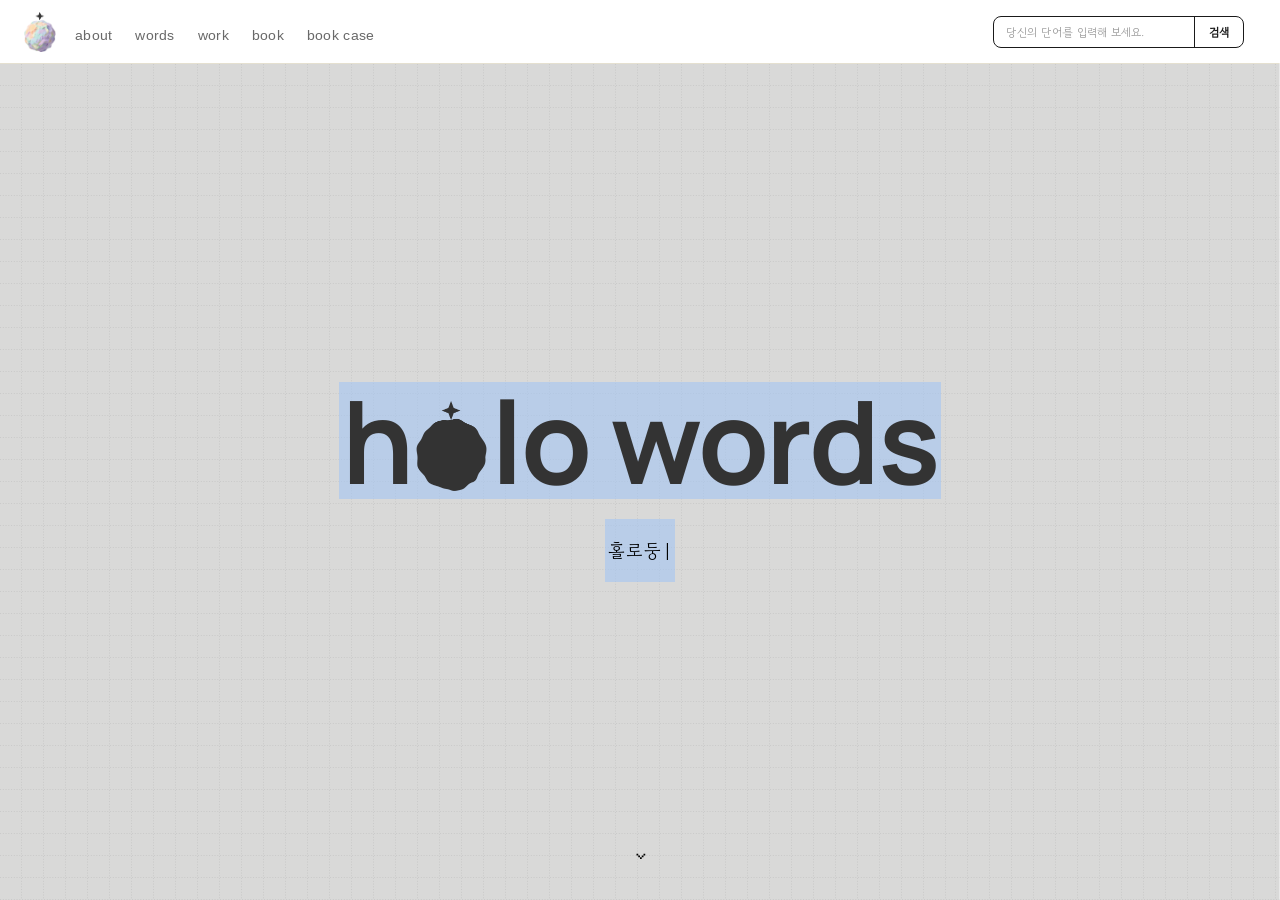
==== commit 1301aa0f: "로고 수정" ====
--- a/index.html
+++ b/index.html
@@ -6,7 +6,7 @@
   <title>holo words</title>
   <link rel="preconnect" href="https://fonts.googleapis.com" />
   <link rel="preconnect" href="https://fonts.gstatic.com" crossorigin />
-  <link href="https://fonts.googleapis.com/css2?family=Gowun+Dodum&family=Manrope:wght@700&display=swap" rel="stylesheet" />
+  <link href="https://fonts.googleapis.com/css2?family=Arimo:wght@400;500;600;700&family=Gowun+Dodum&family=Manrope:wght@700&display=swap" rel="stylesheet" />
   <link rel="stylesheet" href="css/base.css" />
   <link rel="stylesheet" href="css/home.css" />
   <link rel="stylesheet" href="css/work.css" />
@@ -38,7 +38,7 @@
       <button class="about-scroll-cue" id="about-scroll-cue" type="button" aria-label="다음 내용 보기">⌄</button>
     </div>
     <div class="about-intro" id="about-intro">
-      <p class="about-intro__eyebrow">holo words</p>
+      <p class="about-intro__eyebrow">h<img class="about-intro__eyebrow-glyph" src="image/Logo/로고_2.png" alt="o" />lo words</p>
       <div class="select-highlight select-highlight--welcome">
         <p class="about-intro__welcome" id="about-welcome">안녕하세요. 홀로둥이의 단어에 오신 걸 환영합니다.</p>
       </div>
@@ -148,14 +148,25 @@
 
   <script>
     (() => {
-      function typeText(el, text, speed, onDone) {
+      // `glyph`, when given as { index, src, alt }, swaps the character at
+      // that position for an <img> as it's typed — used for the logo mark
+      // standing in for the "o" in "holo".
+      function typeText(el, text, speed, onDone, glyph) {
         const chars = Array.from(text);
         el.textContent = "";
         el.classList.add("typing");
 
         let i = 0;
         const timer = setInterval(() => {
-          el.textContent += chars[i];
+          if (glyph && i === glyph.index) {
+            const img = document.createElement("img");
+            img.src = glyph.src;
+            img.alt = glyph.alt || chars[i];
+            img.className = "identity-mark__glyph";
+            el.appendChild(img);
+          } else {
+            el.appendChild(document.createTextNode(chars[i]));
+          }
           i++;
           if (i >= chars.length) {
             clearInterval(timer);
@@ -197,13 +208,17 @@
       // the moment it's called, and sub's turn doesn't come until mark
       // finishes — without this its full text would sit on screen (a
       // leftover from the previous lap) while mark is mid-retype.
+      // markText is "holo words" — index 1 is the "o" in "holo", drawn as
+      // the logo mark (image/Logo/로고_2.png) instead of a glyph.
+      const markGlyph = { index: 1, src: "image/Logo/로고_2.png", alt: "o" };
+
       function runHeroTyping() {
         sub.textContent = "";
         typeText(mark, markText, 220, () => {
           typeText(sub, subText, 120, () => {
             setTimeout(runHeroTyping, 1800);
           });
-        });
+        }, markGlyph);
       }
       runHeroTyping();
 
@@ -232,6 +247,72 @@
       glossaryToggle.addEventListener("click", () => {
         const open = glossary.classList.toggle("open");
         glossaryToggle.setAttribute("aria-expanded", open ? "true" : "false");
+      });
+    })();
+  </script>
+  <script>
+    (() => {
+      /* The "o" in the About intro's "holo words" is a little planet that
+         spins like a globe non-stop (CSS: .about-intro__eyebrow-glyph). It
+         swaps to a different random variant from image/Logo/ at every
+         edge-on moment — twice per full turn — so each face that comes into
+         view is a new planet and the same one is never shown twice in a
+         row. All variants are preloaded up front so a swap never stalls. */
+      const eyebrow = document.querySelector(".about-intro__eyebrow");
+      const glyph = eyebrow && eyebrow.querySelector(".about-intro__eyebrow-glyph");
+      if (!glyph) return;
+
+      const SPIN_MS = 1200; // keep in sync with the CSS animation duration
+      const LOGOS = [
+        "image/Logo/로고_2.png",
+        "image/Logo/Artboard 72x.png",
+        "image/Logo/Artboard 7 copy2x.png",
+        "image/Logo/Artboard 7 copy 22x.png",
+        "image/Logo/Artboard 7 copy 32x.png",
+        "image/Logo/Artboard 7 copy 42x.png",
+        "image/Logo/Artboard 7 copy 52x.png",
+        "image/Logo/Artboard 7 copy 62x.png",
+        "image/Logo/Artboard 7 copy 72x.png",
+        "image/Logo/Artboard 7 copy 82x.png",
+        "image/Logo/Artboard 7 copy 92x.png",
+        "image/Logo/Artboard 7 copy 102x.png",
+        "image/Logo/Artboard 7 copy 112x.png",
+        "image/Logo/Artboard 7 copy 122x.png",
+        "image/Logo/Artboard 7 copy 132x.png",
+        "image/Logo/Artboard 7 copy 142x.png",
+        "image/Logo/Artboard 7 copy 152x.png",
+        "image/Logo/Artboard 7 copy 162x.png",
+        "image/Logo/Artboard 7 copy 172x.png",
+        "image/Logo/Artboard 7 copy 182x.png",
+      ];
+
+      const reduceMotion = window.matchMedia("(prefers-reduced-motion: reduce)").matches;
+      let current = glyph.getAttribute("src");
+
+      // Preload every variant once — swaps then come straight from cache.
+      LOGOS.forEach((src) => { const img = new Image(); img.src = src; });
+
+      function swap() {
+        if (LOGOS.length < 2) return;
+        let next;
+        do {
+          next = LOGOS[Math.floor(Math.random() * LOGOS.length)];
+        } while (next === current);
+        glyph.src = next;
+        current = next;
+      }
+
+      if (reduceMotion) {
+        window.setInterval(swap, 4000);
+        return;
+      }
+
+      // Swap at both edge-on points of each turn (~90deg and ~270deg), where
+      // the planet is a thin sliver and the change can't be seen — so every
+      // face that rotates into view is a fresh planet.
+      glyph.addEventListener("animationiteration", () => {
+        window.setTimeout(swap, SPIN_MS * 0.25);
+        window.setTimeout(swap, SPIN_MS * 0.75);
       });
     })();
   </script>
--- a/css/base.css
+++ b/css/base.css
@@ -49,30 +49,65 @@
   backdrop-filter: blur(6px);
   border-bottom: 1px solid #e5e0d0;
   z-index: 1000;
+  font-family: "Arimo", sans-serif;
 }
 
 .site-nav__links {
   display: flex;
-  align-items: center;
-  gap: 18px;
+  align-items: flex-end;
+  gap: 15px;
 }
 
 .site-nav a {
-  font-size: 14px;
+  font-family: "Arimo", sans-serif;
+  font-size: 13.5px;
+  font-weight: 400;
   letter-spacing: 0.02em;
-  padding: 8px 4px 4px;
+  color: #696969;
+  padding: 8px 4px 2px;
   border-bottom: 2px solid transparent;
   outline: none;
-  transition: border-color 0.2s ease, opacity 0.2s ease;
+  transition: border-color 0.2s ease, color 0.2s ease, font-weight 0.2s ease;
 }
 
-.site-nav a:hover {
+/* Nudge the text items up off the logo's bottom edge (logo itself stays put). */
+.site-nav__links a:not(#nav-holo-words) {
+  margin-bottom: 5px;
+}
+
+.site-nav a:hover,
+.site-nav a:focus-visible {
+  color: #333333;
   border-bottom-color: var(--ink);
+  font-weight: 600;
 }
 
 .site-nav a.active {
+  color: #333333;
   border-bottom-color: var(--ink);
-  font-weight: 600;
+  font-weight: 700;
+}
+
+/* "holo words" is a logo image, not text — drop the text link's padding /
+   underline treatment. The mark itself is a random planet from image/Logo/
+   that nav.js rerolls on every page load and every nav click. */
+#nav-holo-words {
+  display: flex;
+  align-items: center;
+  padding: 0;
+  border-bottom: none;
+}
+
+#nav-holo-words:hover,
+#nav-holo-words:focus-visible,
+#nav-holo-words.active {
+  border-bottom-color: transparent;
+}
+
+.site-nav__logo {
+  display: block;
+  height: 40px;
+  width: auto;
 }
 
 .nav-search-wrap {
@@ -93,7 +128,7 @@
 .nav-search {
   display: flex;
   align-items: stretch;
-  height: 34px;
+  height: 32px;
   flex-shrink: 0;
   background: #fff;
   border: 1px solid var(--ink);
@@ -109,7 +144,7 @@
   padding: 0 12px;
   font: inherit;
   font-family: "Gowun Dodum", sans-serif;
-  font-size: 12px;
+  font-size: 11.5px;
   color: var(--ink);
   outline: none;
 }
@@ -126,7 +161,7 @@
   padding: 0 14px;
   font: inherit;
   font-family: "Gowun Dodum", sans-serif;
-  font-size: 12px;
+  font-size: 11.5px;
   font-weight: 700;
   color: var(--ink);
   cursor: pointer;
--- a/css/home.css
+++ b/css/home.css
@@ -81,8 +81,33 @@
   font-size: clamp(32px, 5vw, 56px);
   font-weight: 700;
   letter-spacing: -0.02em;
-  color: #000;
-  margin: 0;
+  color: #333333;
+  margin: 0;
+}
+
+/* Same logo-as-"o" treatment as the hero mark (see .identity-mark__glyph).
+   Here the "o" is a little planet spinning like a globe non-stop; the
+   eyebrow-globe script in index.html swaps it to a random variant from
+   image/Logo/ once per turn, at the edge-on moment where the swap can't
+   be seen — so it keeps morphing with no pause between changes. */
+.about-intro__eyebrow-glyph {
+  height: 0.78em;
+  width: auto;
+  margin: 0 0.03em;
+  vertical-align: -0.06em;
+  will-change: transform;
+  animation: about-eyebrow-globe 1.2s linear infinite;
+}
+
+@keyframes about-eyebrow-globe {
+  from { transform: rotateY(0deg); }
+  to { transform: rotateY(360deg); }
+}
+
+@media (prefers-reduced-motion: reduce) {
+  .about-intro__eyebrow-glyph {
+    animation: none;
+  }
 }
 
 .select-highlight--welcome {
@@ -202,9 +227,19 @@
   font-size: clamp(48px, 9vw, 120px);
   font-weight: 700;
   letter-spacing: -0.02em;
-  color: #000;
+  color: #333333;
   margin: 0;
   line-height: 1;
+}
+
+/* The logo mark standing in for the "o" in "holo" — sized to the
+   surrounding lowercase letters and nudged down so its body sits on the
+   x-height while the star pokes above the ascenders. */
+.identity-mark__glyph {
+  height: 0.78em;
+  width: auto;
+  margin: 0 0.03em;
+  vertical-align: -0.06em;
 }
 
 .identity-mark.typing::after {
--- a/css/nav-mobile.css
+++ b/css/nav-mobile.css
@@ -46,6 +46,10 @@
   .site-nav a {
     font-size: 13px;
     white-space: nowrap;
+  }
+
+  .site-nav__logo {
+    height: 32px;
   }
 
   /* "About" duplicates where "holo words" already lands (the about panel,
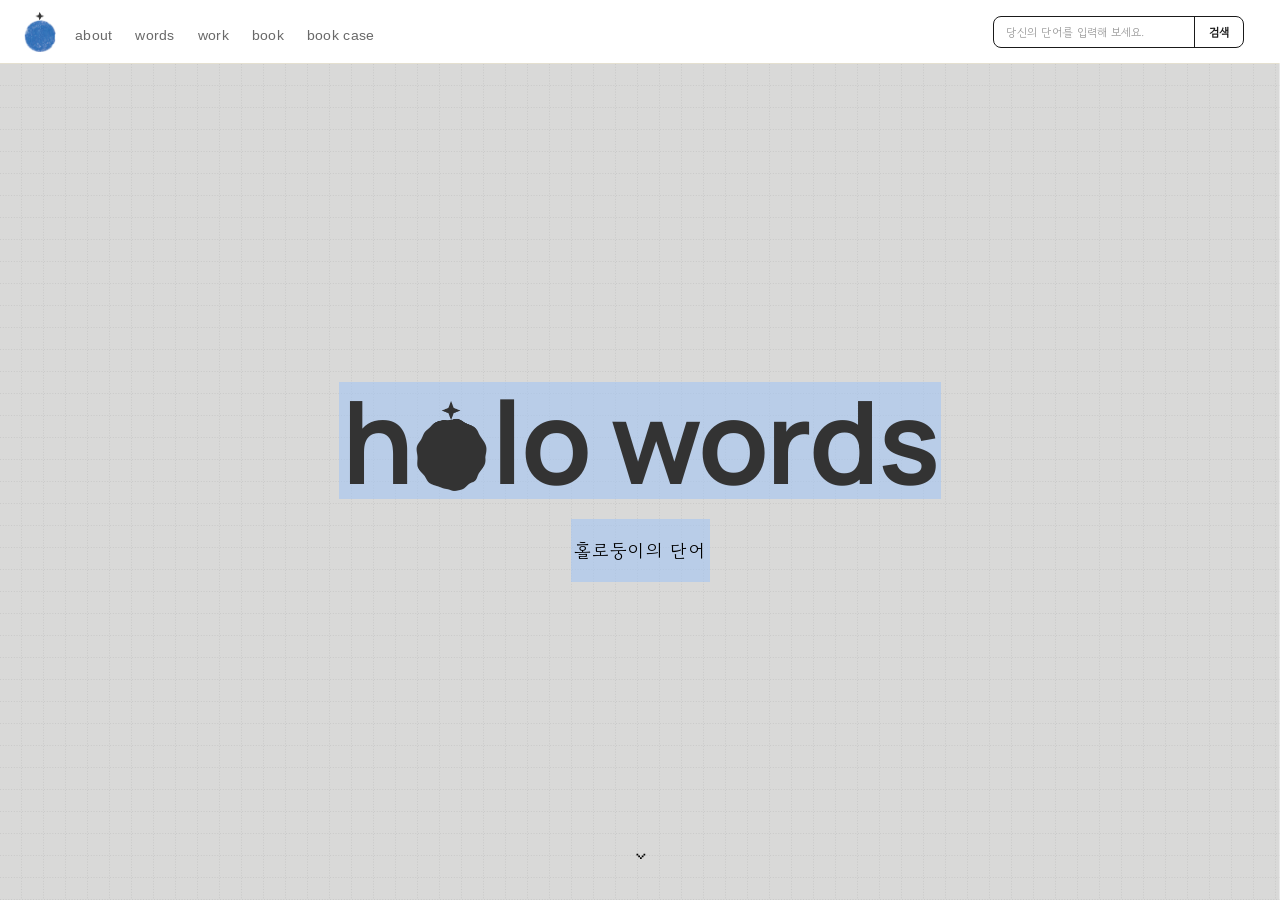
==== commit 1aad7d96: "모바일 검색을 메뉴바 돋보기 토글로 변경 + About 탭 하단 크레딧 추가 - 모바일: 상단 고정 검색 바 제거, 메뉴바 마지막에 돋보기+단어수 토글 배치 - 검색창 열면 콘텐츠" ====
--- a/index.html
+++ b/index.html
@@ -60,6 +60,13 @@
           홀로둥이란? <span class="about-glossary__chevron">⌄</span>
         </button>
       </div>
+      <footer class="about-contact" id="about-contact">
+        <div class="about-contact__lines">
+          <span>© Hyeran Lee</span>
+          <span class="about-contact__sep" aria-hidden="true">·</span>
+          <a href="https://www.instagram.com/holo_words/" target="_blank" rel="noopener noreferrer">@holo_words</a>
+        </div>
+      </footer>
     </div>
   </section>
 
@@ -102,10 +109,10 @@
               <circle cx="12" cy="12" r="4" />
               <circle cx="17.5" cy="6.5" r="1" fill="currentColor" stroke="none" />
             </svg>
-            <span>@h_r_shhh</span>
+            <span>@holo_words</span>
           </div>
           <p>인스타그램에서 더 많은 작업을 만나보세요.</p>
-          <a class="work-instagram__link" href="https://www.instagram.com/h_r_shhh/" target="_blank" rel="noopener noreferrer">바로가기 ↗</a>
+          <a class="work-instagram__link" href="https://www.instagram.com/holo_words/" target="_blank" rel="noopener noreferrer">바로가기 ↗</a>
         </div>
       </div>
     </div>
--- a/css/base.css
+++ b/css/base.css
@@ -110,6 +110,13 @@
   width: auto;
 }
 
+/* Mobile-only: collapses the search box behind a magnifier in the menu bar
+   (see css/nav-mobile.css). On desktop the box is always visible, so the
+   toggle is hidden. */
+.site-nav__search {
+  display: none;
+}
+
 .nav-search-wrap {
   position: fixed;
   top: 0;
--- a/css/home.css
+++ b/css/home.css
@@ -16,6 +16,10 @@
   outline: none;
   display: none;
   position: relative;
+  /* index.html#about / #about-intro are real fragment navigations from the
+     nav — keep the browser's scroll-into-view flush with the fixed nav
+     rather than tucking the hero up under it. */
+  scroll-margin-top: var(--header-offset);
   background-color: #d9d9d8;
   background-image: url("data:image/svg+xml,%3Csvg xmlns='http://www.w3.org/2000/svg' width='40' height='40'%3E%3Cline x1='40' y1='0' x2='40' y2='40' stroke='%23a0a09f' stroke-width='1' stroke-dasharray='2,3'/%3E%3Cline x1='0' y1='40' x2='40' y2='40' stroke='%23a0a09f' stroke-width='1' stroke-dasharray='2,3'/%3E%3C/svg%3E");
   background-size: 22px 22px;
@@ -167,6 +171,40 @@
   text-align: left;
 }
 
+/* Contact / credit line, pinned to the very bottom of the About tab:
+   small grey text on a single horizontal line. */
+.about-contact {
+  position: absolute;
+  left: 24px;
+  bottom: 16px;
+  pointer-events: none;
+}
+
+.about-contact__lines {
+  display: flex;
+  flex-direction: row;
+  align-items: baseline;
+  gap: 7px;
+  font-family: "Gowun Dodum", sans-serif;
+  font-size: 11px;
+  line-height: 1.5;
+  color: #8a8a88;
+  pointer-events: auto;
+}
+
+.about-contact__sep {
+  color: #bdbdba;
+}
+
+.about-contact__lines a {
+  color: inherit;
+  text-decoration: none;
+}
+
+.about-contact__lines a:hover {
+  text-decoration: underline;
+}
+
 .about-glossary__toggle {
   display: inline-flex;
   align-items: center;
--- a/css/work.css
+++ b/css/work.css
@@ -8,6 +8,10 @@
   outline: none;
   display: none;
   position: relative;
+  /* Same as #bookcase: index.html#work is a real fragment navigation from
+     the nav, so keep the browser's scroll-into-view flush with the fixed
+     nav's bottom edge rather than letting it hide the wall's top row. */
+  scroll-margin-top: var(--header-offset);
   background-color: #e7e7e4;
   /* Same dashed grid as #about, so the two tabs read as one consistent
      "wall" surface. */
--- a/css/bookcase.css
+++ b/css/bookcase.css
@@ -13,6 +13,13 @@
   display: none;
   background: var(--ink);
   padding: 0;
+  /* Reached by a real fragment navigation (index.html#bookcase from the
+     nav on book.html / words.html), so the browser tries to scroll this
+     section into view. Without this it aligns the section's top to y=0,
+     tucking the search box + zoom controls up under the fixed nav; the
+     offset stops the scroll flush with the nav's bottom edge instead,
+     i.e. exactly where the section already sits at scrollTop 0. */
+  scroll-margin-top: var(--header-offset);
 }
 
 #bookcase.active {
--- a/css/words.css
+++ b/css/words.css
@@ -296,12 +296,16 @@
   }
 
   .words-page {
+    /* Tighter gap between the nav and the tabs than desktop's 64px — the
+       mobile nav has no logo/second-icon row to balance against, so the
+       extra breathing room just read as empty space. */
+    padding-top: 46px;
     padding-left: 20px;
     padding-right: 20px;
   }
 
   #words-info {
-    top: 16px;
+    top: 6px;
     right: 36px;
   }
 
--- a/css/nav-mobile.css
+++ b/css/nav-mobile.css
@@ -1,35 +1,34 @@
 /* ---------------------------------------------------------------------- */
-/* Mobile: search box + word count move to a white bar under the nav      */
+/* Mobile: search collapses to a magnifier + word count in the menu bar;  */
+/* tapping it drops the search box down under the nav like a toggle.       */
 /* ---------------------------------------------------------------------- */
 
 @media (max-width: 640px) {
-  /* Fixed, explicit sizing (not "auto") so this bar's real height always
-     matches --mobile-topbar-height below — otherwise it can grow taller
-     than the reserved space and overlap the page content under it. */
-  body:not([data-page="work-detail"]):not([data-page="book"]) {
-    --mobile-topbar-height: 50px;
-    --header-offset: calc(var(--nav-height) + var(--mobile-topbar-height));
-    padding-top: var(--header-offset);
+  /* The search box no longer sits in a permanent bar under the nav — it's
+     collapsed behind the magnifier that's the last item in the menu bar
+     (see .site-nav__search below), available on every tab. When it's open,
+     the whole page pushes down by the bar's height so nothing is hidden
+     under it (rather than the bar floating over the content). Bumping
+     --header-offset does it everywhere at once: base.css's body padding-top,
+     every section's calc(100vh - --header-offset) height, and the words
+     page's sticky offsets all follow. */
+  body {
+    --mobile-search-h: 50px;
+    transition: padding-top 0.18s ease;
   }
 
-  /* bookcase tab: no search bar, so no reserved space for it either —
-     otherwise its dark panel would start with an empty white gap under
-     the nav where the bar used to be. */
-  body:not([data-page="work-detail"]):not([data-page="book"]).mobile-search-hidden {
-    --mobile-topbar-height: 0px;
+  body.mobile-search-open:not([data-page="work-detail"]) {
+    --header-offset: calc(var(--nav-height) + var(--mobile-search-h));
   }
 
-  body.mobile-search-hidden .nav-search-wrap {
-    display: none;
+  #about,
+  #work,
+  #bookcase {
+    transition: height 0.18s ease;
   }
 
-  /* The search bar sits flush under the nav here (see .nav-search-wrap's
-     own top offset) with the same background — a border on the nav's own
-     bottom edge just read as a seam between the two, so only the search
-     bar's border-bottom below closes off the combined strip. */
   .site-nav {
     padding: 0 16px;
-    border-bottom: none;
   }
 
   .site-nav__links {
@@ -54,37 +53,75 @@
 
   /* "About" duplicates where "holo words" already lands (the about panel,
      just scrolled to its top instead of the intro) — dropped here so the
-     other five items (including book case, previously pushed off the edge
-     entirely) all fit without wrapping or scrolling on a standard phone
-     width. */
+     rest (including book case, and now the search toggle) fit without
+     wrapping on a standard phone width; the row still scrolls sideways if
+     it has to. */
   #nav-about {
     display: none;
   }
 
+  /* Search toggle: the last item in the menu bar — a magnifier with the
+     word-count total beside it, small. Tapping it drops .nav-search-wrap
+     down under the nav (see below). */
+  .site-nav__search {
+    display: flex;
+    align-items: center;
+    gap: 5px;
+    flex-shrink: 0;
+    margin-bottom: 5px;
+    padding: 4px 2px 2px;
+    border: none;
+    background: none;
+    color: #696969;
+    cursor: pointer;
+    white-space: nowrap;
+  }
+
+  .site-nav__search[aria-expanded="true"] {
+    color: #333333;
+  }
+
+  .site-nav__search-icon {
+    width: 16px;
+    height: 16px;
+    flex-shrink: 0;
+  }
+
+  .site-nav__search-count {
+    font-size: 10.5px;
+    color: #999;
+  }
+
+  /* Drop-down search bar: hidden until the toggle sets body.mobile-search-open.
+     It sits flush under the nav; the body's padding-top grows by the same
+     --mobile-search-h at the same time (see above), so the page content
+     slides down to meet it instead of being covered. */
   .nav-search-wrap {
     position: fixed;
     top: var(--nav-height);
     left: 0;
     right: 0;
-    height: var(--mobile-topbar-height, 50px);
+    height: var(--mobile-search-h, 50px);
+    box-sizing: border-box;
     flex-direction: row;
-    /* Top-aligned with a small top pad instead of centered — the extra
-       height below (see --mobile-topbar-height) all becomes bottom
-       breathing room instead of splitting evenly. */
-    align-items: flex-start;
+    align-items: center;
     justify-content: center;
     gap: 10px;
-    padding: 5px 16px 0;
-    /* Same material as .site-nav (see there), so the two bars read as one
-       continuous strip rather than two different-toned ones stacked. */
-    background: rgba(255, 255, 255, 0.92);
+    padding: 8px 16px;
+    background: rgba(255, 255, 255, 0.96);
     backdrop-filter: blur(6px);
     border-bottom: 1px solid #e5e0d0;
+    opacity: 0;
+    pointer-events: none;
+    transition: opacity 0.18s ease;
   }
 
-  /* Fills whatever width is left after the count (like a mobile browser's
-     own address bar — it grows/shrinks with the viewport rather than
-     sitting at one fixed width). */
+  body.mobile-search-open .nav-search-wrap {
+    opacity: 1;
+    pointer-events: auto;
+  }
+
+  /* Fills whatever width is left (like a mobile browser's address bar). */
   .nav-search {
     width: auto;
     flex: 1 1 auto;
@@ -98,18 +135,9 @@
     min-width: 0;
   }
 
+  /* The total moved up next to the menu-bar magnifier — no need to repeat
+     it inside the drop-down. */
   .nav-search__count {
-    flex-shrink: 0;
-    line-height: 16px;
-    text-align: right;
-  }
-
-  /* Book's mobile page-flip viewer already fills the space right under the
-     nav (see body:not(...)'s --mobile-topbar-height exclusion for
-     data-page="book") — showing the bar here on a phone would float over
-     it with no reserved room. Desktop is unaffected: this is the only
-     place the bar is hidden for this page. */
-  body[data-page="book"] .nav-search-wrap {
     display: none;
   }
 
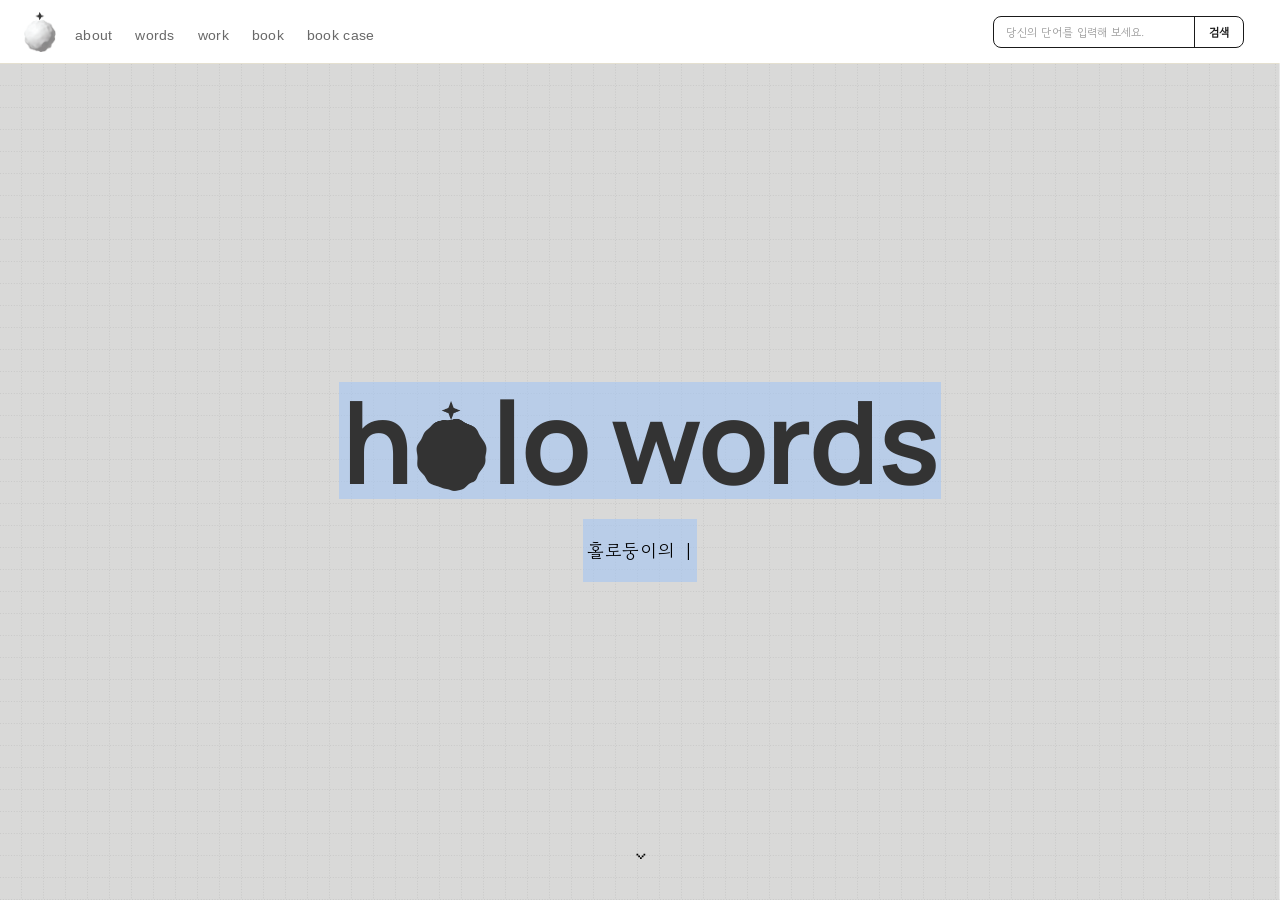
==== commit 780c35e4: "모든 탭 하단에 크레딧(© Hyeran Lee · @holo_words) 공통 표시 js/site-footer.js가 각 탭 스크롤 맨 아래에 크레딧 한 줄을 삽입. About 탭" ====
--- a/index.html
+++ b/index.html
@@ -60,13 +60,6 @@
           홀로둥이란? <span class="about-glossary__chevron">⌄</span>
         </button>
       </div>
-      <footer class="about-contact" id="about-contact">
-        <div class="about-contact__lines">
-          <span>© Hyeran Lee</span>
-          <span class="about-contact__sep" aria-hidden="true">·</span>
-          <a href="https://www.instagram.com/holo_words/" target="_blank" rel="noopener noreferrer">@holo_words</a>
-        </div>
-      </footer>
     </div>
   </section>
 
@@ -442,6 +435,7 @@
   <script src="js/bookcase-data.js"></script>
   <script src="js/nav-search.js"></script>
   <script src="js/bookcase.js"></script>
+  <script src="js/site-footer.js"></script>
   <script src="js/nav.js"></script>
 </body>
 </html>
--- a/css/base.css
+++ b/css/base.css
@@ -185,3 +185,64 @@
   flex-shrink: 0;
 }
 
+/* ---------------------------------------------------------------------- */
+/* Shared credit line — injected at the bottom of every tab by            */
+/* js/site-footer.js. Small and faint, one horizontal line.              */
+/* ---------------------------------------------------------------------- */
+
+.site-footer {
+  display: flex;
+  flex-wrap: wrap;
+  justify-content: center;
+  align-items: baseline;
+  gap: 7px;
+  padding: 32px 24px 20px;
+  font-family: "Gowun Dodum", sans-serif;
+  font-size: 11px;
+  line-height: 1.5;
+  color: #8a8a88;
+  text-align: center;
+  /* Where the line overlaps a scroll area (the Bookcase shelf's horizontal
+     scrollbar, a tall Book page), only the Instagram link should catch
+     clicks — everything behind the rest of the line stays usable. */
+  pointer-events: none;
+}
+
+.site-footer__sep {
+  color: #bdbdba;
+}
+
+.site-footer a {
+  color: inherit;
+  text-decoration: none;
+  pointer-events: auto;
+}
+
+.site-footer a:hover {
+  text-decoration: underline;
+}
+
+/* #bookcase / the Book page never scroll vertically — pin the line to the
+   bottom of the tab instead of letting it sit in flow (where #bookcase's
+   overflow:hidden would clip it, and the Book page's centered flex layout
+   would float it into the middle). Both parents are position:relative. */
+#bookcase .site-footer,
+.book-page .site-footer {
+  position: absolute;
+  left: 0;
+  right: 0;
+  bottom: 6px;
+  z-index: 6;
+}
+
+/* Both of those tabs sit on a near-black background. */
+#bookcase .site-footer,
+body[data-page="book"] .site-footer {
+  color: rgba(245, 239, 224, 0.34);
+}
+
+#bookcase .site-footer__sep,
+body[data-page="book"] .site-footer__sep {
+  color: rgba(245, 239, 224, 0.22);
+}
+
--- a/css/home.css
+++ b/css/home.css
@@ -171,40 +171,6 @@
   text-align: left;
 }
 
-/* Contact / credit line, pinned to the very bottom of the About tab:
-   small grey text on a single horizontal line. */
-.about-contact {
-  position: absolute;
-  left: 24px;
-  bottom: 16px;
-  pointer-events: none;
-}
-
-.about-contact__lines {
-  display: flex;
-  flex-direction: row;
-  align-items: baseline;
-  gap: 7px;
-  font-family: "Gowun Dodum", sans-serif;
-  font-size: 11px;
-  line-height: 1.5;
-  color: #8a8a88;
-  pointer-events: auto;
-}
-
-.about-contact__sep {
-  color: #bdbdba;
-}
-
-.about-contact__lines a {
-  color: inherit;
-  text-decoration: none;
-}
-
-.about-contact__lines a:hover {
-  text-decoration: underline;
-}
-
 .about-glossary__toggle {
   display: inline-flex;
   align-items: center;
--- a/css/book.css
+++ b/css/book.css
@@ -22,6 +22,8 @@
   justify-content: center;
   gap: 28px;
   padding: 24px 24px 72px;
+  /* Anchors the shared .site-footer credit line (see css/base.css). */
+  position: relative;
 }
 
 .book-cover-launch[hidden] {
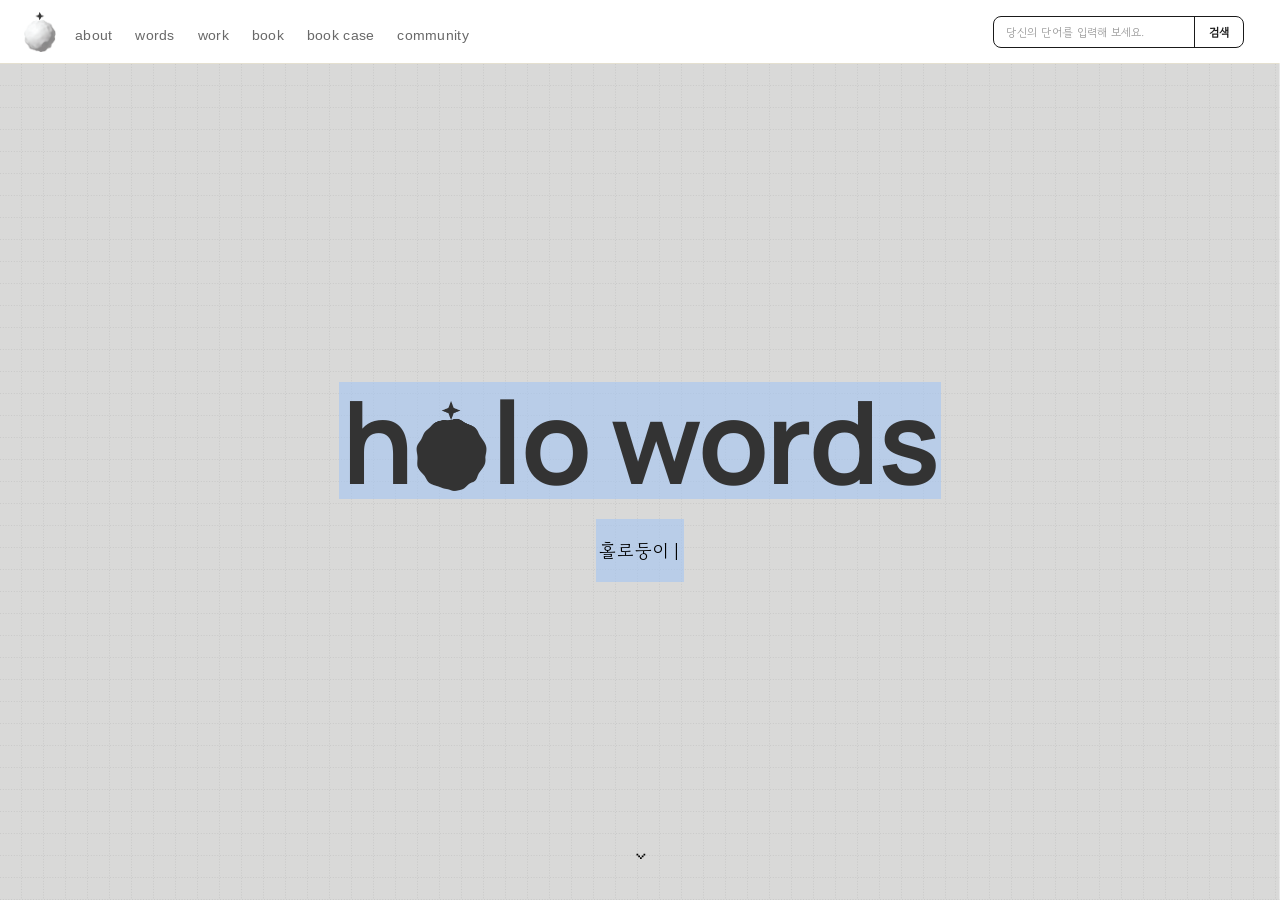
==== commit c4ea6fa2: "디자인 시스템 색상/폰트 통일 및 community 탭 추가 - 색상·radius를 css/base.css의 CSS 변수로 통일 (크림톤 4종, 회색 텍스트, 액센트 컬러 등) -" ====
--- a/index.html
+++ b/index.html
@@ -7,10 +7,12 @@
   <link rel="preconnect" href="https://fonts.googleapis.com" />
   <link rel="preconnect" href="https://fonts.gstatic.com" crossorigin />
   <link href="https://fonts.googleapis.com/css2?family=Arimo:wght@400;500;600;700&family=Gowun+Dodum&family=Manrope:wght@700&display=swap" rel="stylesheet" />
+  <link rel="stylesheet" href="https://cdn.jsdelivr.net/npm/pretendard@1.3.9/dist/web/static/pretendard.css" />
   <link rel="stylesheet" href="css/base.css" />
   <link rel="stylesheet" href="css/home.css" />
   <link rel="stylesheet" href="css/work.css" />
   <link rel="stylesheet" href="css/bookcase.css" />
+  <link rel="stylesheet" href="css/community.css" />
   <link rel="stylesheet" href="css/words.css" />
   <link rel="stylesheet" href="css/work-detail.css" />
   <link rel="stylesheet" href="css/nav-mobile.css" />
@@ -140,6 +142,12 @@
     <div class="bookcase-shelf" id="bookcase-shelf"></div>
   </section>
 
+  <section id="community">
+    <div class="community-inner">
+      <p class="community-placeholder">community (준비중)</p>
+    </div>
+  </section>
+
   <div class="bookcase-panel-overlay" id="bookcase-panel-overlay"></div>
   <div class="bookcase-panel" id="bookcase-panel">
     <button class="bookcase-panel__close" id="bookcase-panel-close" type="button" aria-label="닫기">×</button>
--- a/css/base.css
+++ b/css/base.css
@@ -5,9 +5,33 @@
 :root {
   --nav-height: 64px;
   --header-offset: var(--nav-height);
-  --cream: #f7f1de;
-  --grid-line: #c9c2ae;
+
+  /* Core neutrals */
   --ink: #1a1a1a;
+  --cream: #f5efe0;
+  --grid-line: #e5e0d0;
+  --surface-muted: #e7e7e4;
+
+  /* Book tab's dark reading mode — a separate near-black from --ink,
+     kept distinct rather than merged (see css/book.css). */
+  --book-bg: #15130f;
+
+  /* Text scale, darkest to lightest */
+  --text-strong: #333333;
+  --text-secondary: #696969;
+  --text-tertiary: #888;
+  --text-muted: #999;
+
+  /* Accent colors, one per role */
+  --accent-link: #2c90f4;
+  --accent-search: #ed6cef;
+  --highlight: #fff176;
+
+  /* Corner radius scale */
+  --radius-sm: 4px;
+  --radius-md: 8px;
+  --radius-lg: 12px;
+  --radius-pill: 999px;
 }
 
 * {
@@ -47,7 +71,7 @@
   padding: 0 24px;
   background: rgba(255, 255, 255, 0.92);
   backdrop-filter: blur(6px);
-  border-bottom: 1px solid #e5e0d0;
+  border-bottom: 1px solid var(--grid-line);
   z-index: 1000;
   font-family: "Arimo", sans-serif;
 }
@@ -63,7 +87,7 @@
   font-size: 13.5px;
   font-weight: 400;
   letter-spacing: 0.02em;
-  color: #696969;
+  color: var(--text-secondary);
   padding: 8px 4px 2px;
   border-bottom: 2px solid transparent;
   outline: none;
@@ -77,13 +101,13 @@
 
 .site-nav a:hover,
 .site-nav a:focus-visible {
-  color: #333333;
+  color: var(--text-strong);
   border-bottom-color: var(--ink);
   font-weight: 600;
 }
 
 .site-nav a.active {
-  color: #333333;
+  color: var(--text-strong);
   border-bottom-color: var(--ink);
   font-weight: 700;
 }
@@ -157,7 +181,7 @@
 }
 
 .nav-search__input::placeholder {
-  color: #999;
+  color: var(--text-muted);
 }
 
 .nav-search__button {
--- a/css/home.css
+++ b/css/home.css
@@ -85,7 +85,7 @@
   font-size: clamp(32px, 5vw, 56px);
   font-weight: 700;
   letter-spacing: -0.02em;
-  color: #333333;
+  color: var(--text-strong);
   margin: 0;
 }
 
@@ -175,10 +175,10 @@
   display: inline-flex;
   align-items: center;
   gap: 6px;
-  border: 1px solid #1a1a1a;
+  border: 1px solid var(--ink);
   background: #fff;
   padding: 10px 16px;
-  border-radius: 999px;
+  border-radius: var(--radius-pill);
   font: inherit;
   font-family: "Gowun Dodum", sans-serif;
   font-size: 14px;
@@ -200,8 +200,8 @@
   bottom: calc(100% + 10px);
   width: min(380px, 80vw);
   background: #fff;
-  border: 1px solid #1a1a1a;
-  border-radius: 12px;
+  border: 1px solid var(--ink);
+  border-radius: var(--radius-lg);
   padding: 20px;
   font-family: "Gowun Dodum", sans-serif;
   font-size: 14px;
@@ -231,7 +231,7 @@
   font-size: clamp(48px, 9vw, 120px);
   font-weight: 700;
   letter-spacing: -0.02em;
-  color: #333333;
+  color: var(--text-strong);
   margin: 0;
   line-height: 1;
 }
--- a/css/work.css
+++ b/css/work.css
@@ -12,7 +12,7 @@
      the nav, so keep the browser's scroll-into-view flush with the fixed
      nav's bottom edge rather than letting it hide the wall's top row. */
   scroll-margin-top: var(--header-offset);
-  background-color: #e7e7e4;
+  background-color: var(--surface-muted);
   /* Same dashed grid as #about, so the two tabs read as one consistent
      "wall" surface. */
   background-image: url("data:image/svg+xml,%3Csvg xmlns='http://www.w3.org/2000/svg' width='40' height='40'%3E%3Cline x1='40' y1='0' x2='40' y2='40' stroke='%23a0a09f' stroke-width='1' stroke-dasharray='2,3'/%3E%3Cline x1='0' y1='40' x2='40' y2='40' stroke='%23a0a09f' stroke-width='1' stroke-dasharray='2,3'/%3E%3C/svg%3E");
@@ -50,7 +50,7 @@
   border: none;
   border-radius: 9px;
   background: #fff;
-  color: #1a1a1a;
+  color: var(--ink);
   cursor: pointer;
   box-shadow: 0 2px 6px rgba(0, 0, 0, 0.15);
 }
@@ -66,7 +66,7 @@
   right: 0;
   width: 220px;
   background: #fff;
-  border-radius: 12px;
+  border-radius: var(--radius-lg);
   padding: 16px;
   box-shadow: 0 8px 24px rgba(0, 0, 0, 0.18);
   opacity: 0;
@@ -89,7 +89,7 @@
   gap: 8px;
   font-weight: 700;
   font-size: 14px;
-  color: #1a1a1a;
+  color: var(--ink);
 }
 
 .work-instagram__header svg {
@@ -111,8 +111,8 @@
   gap: 4px;
   font-size: 13px;
   font-weight: 700;
-  color: #1a1a1a;
-  border-bottom: 1px solid #1a1a1a;
+  color: var(--ink);
+  border-bottom: 1px solid var(--ink);
 }
 
 /* Info popup — the page-intro description, as a dropdown card off the "i"
@@ -137,7 +137,7 @@
   padding: 0;
   border: none;
   background: none;
-  color: #1a1a1a;
+  color: var(--ink);
   cursor: pointer;
 }
 
@@ -147,7 +147,7 @@
 }
 
 .page-info.open .page-info__toggle {
-  color: #2c90f4;
+  color: var(--accent-link);
 }
 
 .page-info__panel {
@@ -157,7 +157,7 @@
   width: 280px;
   margin: 0;
   background: #fff;
-  border-radius: 12px;
+  border-radius: var(--radius-lg);
   padding: 16px;
   box-shadow: 0 8px 24px rgba(0, 0, 0, 0.18);
   font-family: "Gowun Dodum", sans-serif;
@@ -310,7 +310,7 @@
   right: 12px;
   border: none;
   background: none;
-  color: #1a1a1a;
+  color: var(--ink);
   font-size: 32px;
   font-weight: 200;
   line-height: 1;
@@ -325,11 +325,11 @@
   right: 0;
   margin-top: 12px;
   padding: 6px 14px;
-  border-radius: 999px;
+  border-radius: var(--radius-pill);
   background: rgba(255, 255, 255, 0.65);
   backdrop-filter: blur(4px);
   -webkit-backdrop-filter: blur(4px);
-  color: #1a1a1a;
+  color: var(--ink);
   font-family: "Gowun Dodum", sans-serif;
   font-size: 13px;
   font-weight: 700;
--- a/css/bookcase.css
+++ b/css/bookcase.css
@@ -84,7 +84,7 @@
   height: 34px;
   background: rgba(255, 255, 255, 0.08);
   border: 1px solid rgba(255, 255, 255, 0.4);
-  border-radius: 8px;
+  border-radius: var(--radius-md);
   overflow: hidden;
 }
 
@@ -303,7 +303,7 @@
   display: block;
   width: 160px;
   margin: 8px auto 20px;
-  border-radius: 4px;
+  border-radius: var(--radius-sm);
   box-shadow: 0 10px 24px rgba(0, 0, 0, 0.2);
 }
 
@@ -317,7 +317,7 @@
 
 .bookcase-panel__byline {
   font-size: 13px;
-  color: #888;
+  color: var(--text-tertiary);
   text-align: center;
   margin: 0 0 6px;
 }
@@ -333,20 +333,20 @@
 .bookcase-panel__tag {
   font-size: 12px;
   padding: 4px 10px;
-  border-radius: 999px;
-  background: #f1efe9;
+  border-radius: var(--radius-pill);
+  background: var(--cream);
   color: #555;
 }
 
 .bookcase-panel__memo {
   font-size: 14px;
   line-height: 1.9;
-  color: #333;
+  color: var(--text-strong);
   white-space: pre-line;
 }
 
 .bookcase-panel__memo--empty {
-  color: #999;
+  color: var(--text-muted);
   text-align: center;
 }
 
@@ -380,8 +380,8 @@
   display: inline-block;
   font-size: 13px;
   padding: 4px 10px;
-  border-radius: 999px;
-  background: #f1efe9;
-  color: #888;
-}
-
+  border-radius: var(--radius-pill);
+  background: var(--cream);
+  color: var(--text-tertiary);
+}
+
--- a/css/community.css
+++ b/css/community.css
@@ -0,0 +1,36 @@
+/* ---------------------------------------------------------------------- */
+/* Community tab — placeholder for now (준비중); the video/planet centerpiece */
+/* lives in git history (see the previous version of this file) to bring   */
+/* back once the tab is ready to launch.                                   */
+/* ---------------------------------------------------------------------- */
+
+#community {
+  height: calc(100vh - var(--header-offset));
+  overflow-y: auto;
+  outline: none;
+  display: none;
+  position: relative;
+  scroll-margin-top: var(--header-offset);
+  background: var(--surface-muted);
+}
+
+#community.active {
+  display: block;
+}
+
+.community-inner {
+  min-height: calc(100vh - var(--header-offset));
+  display: flex;
+  align-items: center;
+  justify-content: center;
+  padding: 80px 24px;
+}
+
+.community-placeholder {
+  font-family: "Gowun Dodum", sans-serif;
+  font-size: clamp(20px, 3vw, 28px);
+  font-weight: 700;
+  color: var(--ink);
+  opacity: 0.35;
+  text-align: center;
+}
--- a/css/words.css
+++ b/css/words.css
@@ -6,7 +6,7 @@
   max-width: none;
   margin: 0;
   padding: 64px 60px 160px;
-  background: #e7e7e4;
+  background: var(--surface-muted);
   position: relative;
 }
 
@@ -26,7 +26,7 @@
 }
 
 /* .words-page's own padding is the only part left showing the page's
-   #e7e7e4 background (a top/left/right gutter around this) — the tab
+   --surface-muted background (a top/left/right gutter around this) — the tab
    content itself, index column included, stays white edge-to-edge and for
    its whole (very tall, scrollable) height, rather than just near the top
    of the viewport or leaving the centered .words-view--index's auto-margin
@@ -44,8 +44,8 @@
   gap: 0;
   margin-bottom: 40px;
   padding-top: 16px;
-  background: #e7e7e4;
-  border-bottom: 1px solid #e5e0d0;
+  background: var(--surface-muted);
+  border-bottom: 1px solid var(--grid-line);
 }
 
 /* .words-tabs's margin-bottom (the 40px gap before .words-index picks up
@@ -87,18 +87,18 @@
   padding: 10px 44px 14px 18px;
   margin-bottom: -1px;
   cursor: pointer;
-  color: #1a1a1a;
+  color: var(--ink);
   opacity: 0.5;
   position: relative;
   transition: opacity 0.2s ease, box-shadow 0.15s ease;
 }
 
 .words-tab[data-tab="all"] {
-  background: #2c90f4;
+  background: var(--accent-link);
 }
 
 .words-tab[data-tab="search"] {
-  background: #ed6cef;
+  background: var(--accent-search);
 }
 
 .words-tab:hover {
@@ -111,7 +111,7 @@
 }
 
 .words-placeholder {
-  color: #999;
+  color: var(--text-muted);
   font-size: 15px;
 }
 
@@ -139,7 +139,7 @@
 
 .words-search-banner__clear {
   font-size: 13px;
-  color: #888;
+  color: var(--text-tertiary);
   text-decoration: underline;
   flex-shrink: 0;
 }
@@ -233,7 +233,7 @@
 .words-grid__image-wrap {
   position: relative;
   display: block;
-  border-radius: 8px;
+  border-radius: var(--radius-md);
   overflow: hidden;
   transition: transform 0.2s ease;
 }
@@ -260,7 +260,7 @@
   width: 100%;
   aspect-ratio: 1 / 1;
   object-fit: cover;
-  background: #f2efe6;
+  background: var(--cream);
 }
 
 .words-grid__caption {
@@ -272,7 +272,7 @@
   font-family: "Gowun Dodum", sans-serif;
   font-size: 16px;
   color: var(--ink);
-  background-image: linear-gradient(120deg, #fff176 0%, #fff176 100%);
+  background-image: linear-gradient(120deg, var(--highlight) 0%, var(--highlight) 100%);
   background-repeat: no-repeat;
   background-size: 0% 45%;
   background-position: 0 88%;
@@ -348,7 +348,7 @@
 /* max-width + auto margin centers the index+list row within
    .words-panel-view (below) — kept here, not on the panel itself, so the
    panel's own white background can still span the page's full width
-   behind this centered content instead of showing #e7e7e4 in the
+   behind this centered content instead of showing --surface-muted in the
    auto-margin gutters on each side. */
 .words-view--index {
   display: flex;
@@ -387,11 +387,11 @@
   font: inherit;
   font-size: 15px;
   font-weight: 700;
-  border-radius: 4px;
+  border-radius: var(--radius-sm);
   background: none;
   border: none;
   cursor: pointer;
-  color: #999;
+  color: var(--text-muted);
   overflow: hidden;
   max-height: 40px;
   opacity: 1;
@@ -406,7 +406,7 @@
 
 .words-index__link.active {
   color: var(--ink);
-  background: #e7e7e4;
+  background: var(--surface-muted);
 }
 
 /* Consonants already scrolled past rise up and vanish, instead of the list
@@ -478,7 +478,7 @@
 }
 
 .word-item__label {
-  background-image: linear-gradient(120deg, #fff176 0%, #fff176 100%);
+  background-image: linear-gradient(120deg, var(--highlight) 0%, var(--highlight) 100%);
   background-repeat: no-repeat;
   background-size: 0% 45%;
   background-position: 0 88%;
@@ -557,7 +557,7 @@
   margin-top: 16px;
   font-size: 14px;
   line-height: 1.8;
-  color: #333;
+  color: var(--text-strong);
   white-space: pre-line;
 }
 
@@ -565,7 +565,7 @@
   display: block;
   width: 100%;
   height: auto;
-  border-radius: 4px;
+  border-radius: var(--radius-sm);
 }
 
 .word-panel__title {
@@ -590,7 +590,7 @@
 
 .word-panel__byline {
   font-size: 13px;
-  color: #888;
+  color: var(--text-tertiary);
   text-align: center;
 }
 
--- a/css/nav-mobile.css
+++ b/css/nav-mobile.css
@@ -23,7 +23,8 @@
 
   #about,
   #work,
-  #bookcase {
+  #bookcase,
+  #community {
     transition: height 0.18s ease;
   }
 
@@ -72,13 +73,13 @@
     padding: 4px 2px 2px;
     border: none;
     background: none;
-    color: #696969;
+    color: var(--text-secondary);
     cursor: pointer;
     white-space: nowrap;
   }
 
   .site-nav__search[aria-expanded="true"] {
-    color: #333333;
+    color: var(--text-strong);
   }
 
   .site-nav__search-icon {
@@ -89,7 +90,7 @@
 
   .site-nav__search-count {
     font-size: 10.5px;
-    color: #999;
+    color: var(--text-muted);
   }
 
   /* Drop-down search bar: hidden until the toggle sets body.mobile-search-open.
@@ -110,7 +111,7 @@
     padding: 8px 16px;
     background: rgba(255, 255, 255, 0.96);
     backdrop-filter: blur(6px);
-    border-bottom: 1px solid #e5e0d0;
+    border-bottom: 1px solid var(--grid-line);
     opacity: 0;
     pointer-events: none;
     transition: opacity 0.18s ease;
--- a/css/book.css
+++ b/css/book.css
@@ -3,7 +3,7 @@
 /* ---------------------------------------------------------------------- */
 
 body[data-page="book"] {
-  background: #15130f;
+  background: var(--book-bg);
 }
 
 /* .site-nav's own background is a translucent white (see there) meant to
@@ -54,7 +54,7 @@
 .book-cover-launch__label {
   font-family: "Gowun Dodum", sans-serif;
   font-size: 15px;
-  color: #f5efe0;
+  color: var(--cream);
   opacity: 0.75;
   letter-spacing: 0.03em;
 }
@@ -112,13 +112,13 @@
    browser default fighting for the same space. */
 .book-index__link:hover,
 .book-index__link:focus {
-  color: #f5efe0;
+  color: var(--cream);
   background-color: rgba(245, 239, 224, 0.1);
 }
 
 .book-index__link.active {
-  color: #15130f;
-  background: #f5efe0;
+  color: var(--book-bg);
+  background: var(--cream);
   font-weight: 700;
 }
 
@@ -161,7 +161,7 @@
   border-radius: 50%;
   border: 1px solid rgba(245, 239, 224, 0.3);
   background: rgba(245, 239, 224, 0.06);
-  color: #f5efe0;
+  color: var(--cream);
   font-size: 20px;
   line-height: 1;
   cursor: pointer;
@@ -262,11 +262,11 @@
 .book-progress {
   font-family: "Gowun Dodum", sans-serif;
   font-size: 13px;
-  color: #f5efe0;
+  color: var(--cream);
   letter-spacing: 0.05em;
   background: rgba(245, 239, 224, 0.06);
   border: 1px solid rgba(245, 239, 224, 0.4);
-  border-radius: 8px;
+  border-radius: var(--radius-md);
   padding: 6px 14px;
   cursor: pointer;
   transition: background 0.2s ease, border-color 0.2s ease;
@@ -283,7 +283,7 @@
   gap: 6px;
   font-family: "Gowun Dodum", sans-serif;
   font-size: 13px;
-  color: #f5efe0;
+  color: var(--cream);
 }
 
 .book-progress-form[hidden] {
@@ -295,8 +295,8 @@
   width: 44px;
   background: rgba(245, 239, 224, 0.06);
   border: 1px solid rgba(245, 239, 224, 0.4);
-  border-radius: 8px;
-  color: #f5efe0;
+  border-radius: var(--radius-md);
+  color: var(--cream);
   font: inherit;
   padding: 6px 10px;
   text-align: right;
@@ -312,7 +312,7 @@
   border: none;
   font: inherit;
   font-size: 13px;
-  color: #f5efe0;
+  color: var(--cream);
   opacity: 0.5;
   border-bottom: 1px solid currentColor;
   padding: 0 0 1px;
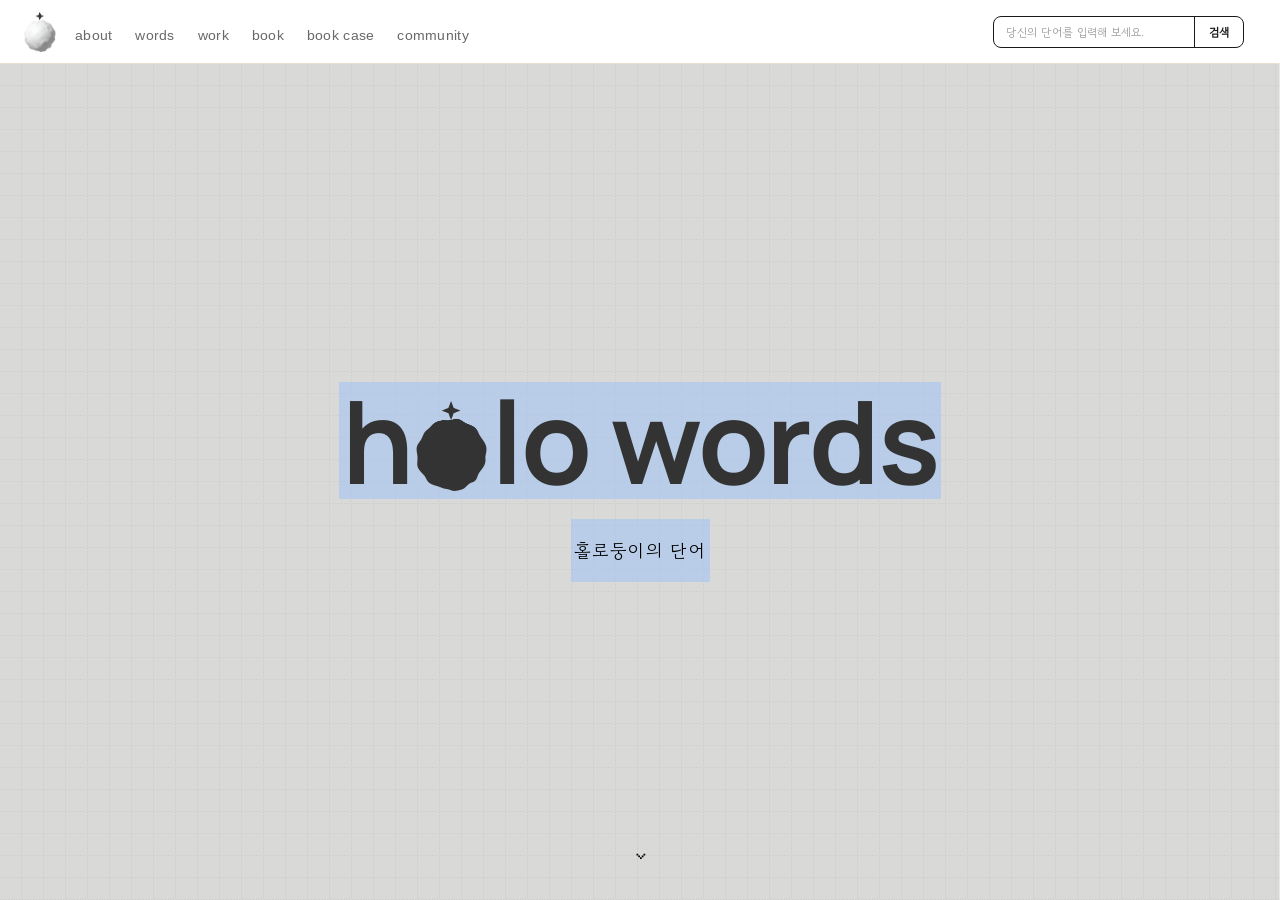
==== commit 3a1f250d: "community 탭: 행성 참여 공간 구현 - interpretationleeum.com/ousssmos 레퍼런스를 참고해, 점 대신 기존 로고 행성   이미지(별 포함)를 사용" ====
--- a/index.html
+++ b/index.html
@@ -143,10 +143,101 @@
   </section>
 
   <section id="community">
+    <div class="community-icons">
+      <div class="page-info" id="community-info">
+        <button
+          class="page-info__toggle"
+          id="community-info-toggle"
+          type="button"
+          aria-expanded="false"
+          aria-controls="community-info-panel"
+          aria-label="이용방법 보기"
+        >
+          <svg viewBox="0 0 24 24" fill="none" stroke="currentColor" stroke-width="2" stroke-linecap="round" stroke-linejoin="round">
+            <circle cx="12" cy="12" r="9" />
+            <line x1="12" y1="11" x2="12" y2="16.5" />
+            <circle cx="12" cy="7.5" r="1" fill="currentColor" stroke="none" />
+          </svg>
+        </button>
+        <p class="page-info__panel" id="community-info-panel">
+          화면을 확대하거나 축소하며<br />
+          홀로둥이들의 행성을 자유롭게 둘러보세요.<br /><br />
+          나의 단어 남기기를 눌러<br />
+          당신만의 행성에 남겨주세요.<br /><br />
+          모인 단어는 이곳에 차곡차곡 쌓여<br />
+          다른 홀로둥이와 만납니다.
+        </p>
+      </div>
+    </div>
+
     <div class="community-inner">
-      <p class="community-placeholder">community (준비중)</p>
+      <div class="community-intro">
+        <p class="community-intro__body">
+          여기는 홀로둥이의 세상입니다.<br />
+          저마다의 행성에 서 있는 여러분들, 그곳에서 어떤 단어를 품고 살아가나요?<br />
+          여러분만의 단어를 이곳에 남겨주세요.
+        </p>
+        <p class="community-intro__footer">
+          서로 다른 행성에 서 있지만 각자의 자리에서 세상에 발을 딛고 살아가는 모든 홀로둥이를 응원합니다.
+        </p>
+      </div>
+
+      <div class="community-universe">
+        <div class="community-universe__viewport" id="community-viewport">
+          <div class="community-field" id="community-field"></div>
+        </div>
+        <div class="community-zoom" id="community-zoom">
+          <button class="community-zoom__btn" id="community-zoom-in" type="button" aria-label="확대">+</button>
+          <button class="community-zoom__btn" id="community-zoom-out" type="button" aria-label="축소">−</button>
+        </div>
+      </div>
+
+      <button class="community-cta" id="community-cta" type="button">나의 단어 남기기</button>
     </div>
   </section>
+
+  <div class="community-modal-overlay" id="community-word-overlay"></div>
+  <div class="community-modal community-word-modal" id="community-word-modal" role="dialog" aria-modal="true" aria-labelledby="community-word-word" tabindex="-1">
+    <button class="community-modal__close" id="community-word-close" type="button" aria-label="닫기">×</button>
+    <img class="community-word-modal__planet" id="community-word-planet" src="" alt="" aria-hidden="true" />
+    <p class="community-word-modal__nickname" id="community-word-nickname"></p>
+    <p class="community-word-modal__word" id="community-word-word"></p>
+    <p class="community-word-modal__story" id="community-word-story"></p>
+  </div>
+
+  <div class="community-modal-overlay" id="community-form-overlay"></div>
+  <div class="community-modal community-form-modal" id="community-form-modal" role="dialog" aria-modal="true" aria-labelledby="community-form-title" tabindex="-1">
+    <button class="community-modal__close" id="community-form-close" type="button" aria-label="닫기">×</button>
+    <p class="community-form-modal__title" id="community-form-title">나의 단어 남기기</p>
+    <form id="community-form" novalidate>
+      <div class="community-form__field">
+        <label class="community-form__label" for="community-form-nickname">
+          닉네임을 남겨주세요.
+          <span class="community-form__hint">익명으로 남겨도 괜찮습니다.</span>
+        </label>
+        <input type="text" id="community-form-nickname" class="community-form__input" placeholder="닉네임 (선택)" maxlength="20" autocomplete="off" />
+      </div>
+
+      <div class="community-form__field">
+        <label class="community-form__label" for="community-form-word">
+          이곳에 남기고 싶은 단어를 적어주세요.
+        </label>
+        <input type="text" id="community-form-word" class="community-form__input" placeholder="단어" maxlength="20" autocomplete="off" required />
+      </div>
+
+      <div class="community-form__field">
+        <label class="community-form__label" for="community-form-story">
+          그 단어에 얽힌 추억이나, 나에게 중요한 이유, 단어를 넣어 만든 문장 등
+          당신의 이야기를 자유롭게 남겨주세요.
+        </label>
+        <textarea id="community-form-story" class="community-form__textarea" placeholder="당신의 이야기를 들려주세요" maxlength="300" required></textarea>
+        <span class="community-form__count" id="community-form-count">0 / 300</span>
+      </div>
+
+      <button type="submit" class="community-form__submit">나의 행성에 남기기</button>
+      <p class="community-form__status" id="community-form-status" hidden></p>
+    </form>
+  </div>
 
   <div class="bookcase-panel-overlay" id="bookcase-panel-overlay"></div>
   <div class="bookcase-panel" id="bookcase-panel">
@@ -443,6 +534,7 @@
   <script src="js/bookcase-data.js"></script>
   <script src="js/nav-search.js"></script>
   <script src="js/bookcase.js"></script>
+  <script src="js/community.js"></script>
   <script src="js/site-footer.js"></script>
   <script src="js/nav.js"></script>
 </body>
--- a/css/community.css
+++ b/css/community.css
@@ -1,7 +1,9 @@
 /* ---------------------------------------------------------------------- */
-/* Community tab — placeholder for now (준비중); the video/planet centerpiece */
-/* lives in git history (see the previous version of this file) to bring   */
-/* back once the tab is ready to launch.                                   */
+/* Community tab — a pannable/zoomable field of planet nodes (each node is */
+/* one person's word), modeled after interpretationleeum.com/ousssmos/.   */
+/* The dashed grid background sits on #community itself and never moves — */
+/* only .community-field (the planets) pans/zooms inside its viewport, so */
+/* the backdrop reads as a fixed "sky" you're looking out over. */
 /* ---------------------------------------------------------------------- */
 
 #community {
@@ -11,7 +13,12 @@
   display: none;
   position: relative;
   scroll-margin-top: var(--header-offset);
-  background: var(--surface-muted);
+  /* Same dashed grid as #about, tightened up (14px vs 22px) so the
+     community field reads a little denser than About's. */
+  background-color: #d9d9d8;
+  background-image: url("data:image/svg+xml,%3Csvg xmlns='http://www.w3.org/2000/svg' width='40' height='40'%3E%3Cline x1='40' y1='0' x2='40' y2='40' stroke='%23a0a09f' stroke-width='1' stroke-dasharray='2,3'/%3E%3Cline x1='0' y1='40' x2='40' y2='40' stroke='%23a0a09f' stroke-width='1' stroke-dasharray='2,3'/%3E%3C/svg%3E");
+  background-size: 14px 14px;
+  text-align: center;
 }
 
 #community.active {
@@ -21,16 +28,418 @@
 .community-inner {
   min-height: calc(100vh - var(--header-offset));
   display: flex;
+  flex-direction: column;
+  align-items: center;
+  padding: 90px 24px 60px;
+  gap: 28px;
+}
+
+/* ---------------------------------------------------------------------- */
+/* Info ("i") popup — reuses .page-info/.page-info__toggle/.page-info__panel */
+/* from css/work.css; only the positioning wrapper is community-specific.  */
+/* ---------------------------------------------------------------------- */
+
+.community-icons {
+  position: absolute;
+  top: 24px;
+  right: 40px;
+  z-index: 20;
+}
+
+.community-icons .page-info__panel {
+  text-align: left;
+}
+
+/* ---------------------------------------------------------------------- */
+/* Intro copy                                                              */
+/* ---------------------------------------------------------------------- */
+
+.community-intro {
+  max-width: 640px;
+  margin: 0;
+}
+
+.community-intro__body {
+  font-family: "Gowun Dodum", sans-serif;
+  font-size: clamp(14px, 1.6vw, 17px);
+  line-height: 1.8;
+  color: #000;
+  margin: 0;
+}
+
+.community-intro__footer {
+  font-family: "Gowun Dodum", sans-serif;
+  font-size: clamp(13px, 1.4vw, 15px);
+  line-height: 1.7;
+  color: var(--text-secondary);
+  margin: 14px 0 0;
+}
+
+/* ---------------------------------------------------------------------- */
+/* The universe: a fixed viewport clipping a larger field of planet nodes. */
+/* ---------------------------------------------------------------------- */
+
+.community-universe {
+  position: relative;
+  width: min(920px, 100%);
+  height: clamp(360px, 54vh, 600px);
+}
+
+.community-universe__viewport {
+  position: relative;
+  width: 100%;
+  height: 100%;
+  overflow: hidden;
+  cursor: grab;
+  touch-action: none;
+  -webkit-user-select: none;
+  user-select: none;
+}
+
+.community-universe__viewport.dragging {
+  cursor: grabbing;
+}
+
+.community-field {
+  position: absolute;
+  inset: 0;
+  transform-origin: 0 0;
+  will-change: transform;
+}
+
+.community-zoom {
+  position: absolute;
+  top: 12px;
+  right: 12px;
+  z-index: 5;
+  display: flex;
+  flex-direction: column;
+  gap: 8px;
+}
+
+.community-zoom__btn {
+  width: 30px;
+  height: 30px;
+  display: flex;
   align-items: center;
   justify-content: center;
-  padding: 80px 24px;
-}
-
-.community-placeholder {
-  font-family: "Gowun Dodum", sans-serif;
-  font-size: clamp(20px, 3vw, 28px);
+  border: 1px solid var(--ink);
+  border-radius: 50%;
+  background: #fff;
+  color: var(--ink);
+  font-size: 16px;
+  line-height: 1;
+  cursor: pointer;
+  transition: background 0.15s ease, opacity 0.15s ease;
+}
+
+.community-zoom__btn:hover:not(:disabled) {
+  background: rgba(26, 26, 26, 0.08);
+}
+
+.community-zoom__btn:disabled {
+  opacity: 0.3;
+  cursor: default;
+}
+
+/* ---------------------------------------------------------------------- */
+/* Planet nodes — each is one of the logo planet variants (image/Logo/),  */
+/* star included, so a "dot" on the field is always recognizably the same */
+/* mark used everywhere else on the site, just a different texture per    */
+/* person. */
+/* ---------------------------------------------------------------------- */
+
+.community-node {
+  position: absolute;
+  left: 0;
+  top: 0;
+  transform: translate(-50%, -50%);
+  background: none;
+  border: none;
+  padding: 0;
+  cursor: pointer;
+  width: var(--node-size, 56px);
+}
+
+.community-node__img {
+  display: block;
+  width: 100%;
+  height: auto;
+  filter: drop-shadow(0 4px 10px rgba(0, 0, 0, 0.18));
+  transition: transform 0.2s ease;
+}
+
+.community-node:hover .community-node__img,
+.community-node:focus-visible .community-node__img {
+  transform: scale(1.12);
+}
+
+.community-node:focus-visible {
+  outline: 2px solid var(--accent-link);
+  outline-offset: 4px;
+  border-radius: 50%;
+}
+
+/* New submissions land with a little pop instead of just appearing. */
+.community-node--enter {
+  animation: community-node-pop 0.45s cubic-bezier(0.16, 1, 0.3, 1) both;
+}
+
+@keyframes community-node-pop {
+  from {
+    opacity: 0;
+    transform: translate(-50%, -50%) scale(0.3);
+  }
+  to {
+    opacity: 1;
+    transform: translate(-50%, -50%) scale(1);
+  }
+}
+
+@media (prefers-reduced-motion: reduce) {
+  .community-node,
+  .community-node__img {
+    animation: none !important;
+  }
+}
+
+/* ---------------------------------------------------------------------- */
+/* "나의 단어 남기기" — primary CTA pill, same visual language as          */
+/* .about-glossary__toggle. */
+/* ---------------------------------------------------------------------- */
+
+.community-cta {
+  display: inline-flex;
+  align-items: center;
+  gap: 8px;
+  border: 1px solid var(--ink);
+  background: #fff;
+  padding: 13px 26px;
+  border-radius: var(--radius-pill);
+  font: inherit;
+  font-family: "Gowun Dodum", sans-serif;
+  font-size: 15px;
   font-weight: 700;
+  color: #000;
+  cursor: pointer;
+  transition: background 0.15s ease, transform 0.15s ease;
+}
+
+.community-cta:hover {
+  background: rgba(26, 26, 26, 0.06);
+  transform: translateY(-1px);
+}
+
+/* ---------------------------------------------------------------------- */
+/* Shared modal shell (overlay + centered card) for both the word-detail   */
+/* popup and the leave-a-word form. */
+/* ---------------------------------------------------------------------- */
+
+.community-modal-overlay {
+  position: fixed;
+  inset: 0;
+  background: rgba(0, 0, 0, 0.4);
+  opacity: 0;
+  pointer-events: none;
+  transition: opacity 0.25s ease;
+  z-index: 1100;
+}
+
+.community-modal-overlay.open {
+  opacity: 1;
+  pointer-events: auto;
+}
+
+.community-modal {
+  position: fixed;
+  top: 50%;
+  left: 50%;
+  width: min(420px, calc(100vw - 48px));
+  max-height: calc(100vh - 80px);
+  overflow-y: auto;
+  background: #fff;
+  border-radius: var(--radius-lg);
+  padding: 32px 28px 28px;
+  transform: translate(-50%, -50%) scale(0.94);
+  opacity: 0;
+  pointer-events: none;
+  transition: opacity 0.2s ease, transform 0.2s ease;
+  z-index: 1200;
+  outline: none;
+  text-align: left;
+}
+
+.community-modal.open {
+  opacity: 1;
+  pointer-events: auto;
+  transform: translate(-50%, -50%) scale(1);
+  box-shadow: 0 24px 60px rgba(0, 0, 0, 0.28);
+}
+
+.community-modal__close {
+  background: none;
+  border: none;
+  font-size: 22px;
+  cursor: pointer;
+  position: absolute;
+  top: 18px;
+  right: 20px;
+  line-height: 1;
   color: var(--ink);
-  opacity: 0.35;
+}
+
+/* ---------------------------------------------------------------------- */
+/* Word-detail modal — opened by clicking a planet node.                   */
+/* ---------------------------------------------------------------------- */
+
+.community-word-modal__planet {
+  display: block;
+  width: 68px;
+  height: auto;
+  margin: 0 auto 16px;
+  filter: drop-shadow(0 4px 10px rgba(0, 0, 0, 0.18));
+}
+
+.community-word-modal__nickname {
+  font-family: "Gowun Dodum", sans-serif;
+  font-size: 13px;
+  color: var(--text-tertiary);
   text-align: center;
-}
+  margin: 0 0 6px;
+}
+
+.community-word-modal__word {
+  font-family: "Manrope", "Gowun Dodum", sans-serif;
+  font-size: 22px;
+  font-weight: 700;
+  text-align: center;
+  color: var(--text-strong);
+  margin: 0 0 16px;
+}
+
+.community-word-modal__story {
+  font-family: "Gowun Dodum", sans-serif;
+  font-size: 14px;
+  line-height: 1.85;
+  color: var(--text-strong);
+  white-space: pre-line;
+  margin: 0;
+}
+
+/* ---------------------------------------------------------------------- */
+/* Leave-a-word form modal — opened by the CTA.                            */
+/* ---------------------------------------------------------------------- */
+
+.community-form-modal__title {
+  font-family: "Manrope", "Gowun Dodum", sans-serif;
+  font-size: 19px;
+  font-weight: 700;
+  text-align: center;
+  margin: 0 0 24px;
+  color: var(--text-strong);
+}
+
+.community-form__field + .community-form__field {
+  margin-top: 22px;
+}
+
+.community-form__label {
+  display: block;
+  font-family: "Gowun Dodum", sans-serif;
+  font-size: 14px;
+  font-weight: 700;
+  color: var(--text-strong);
+  line-height: 1.6;
+  margin-bottom: 8px;
+}
+
+.community-form__hint {
+  display: block;
+  font-weight: 400;
+  font-size: 12.5px;
+  color: var(--text-muted);
+  margin-top: 2px;
+}
+
+.community-form__input,
+.community-form__textarea {
+  width: 100%;
+  border: 1px solid #d8d8d5;
+  border-radius: var(--radius-md);
+  background: var(--cream);
+  padding: 10px 12px;
+  font: inherit;
+  font-family: "Gowun Dodum", sans-serif;
+  font-size: 13.5px;
+  color: var(--ink);
+  outline: none;
+  transition: border-color 0.15s ease;
+}
+
+.community-form__input:focus,
+.community-form__textarea:focus {
+  border-color: var(--ink);
+}
+
+.community-form__textarea {
+  resize: vertical;
+  min-height: 96px;
+  line-height: 1.7;
+}
+
+.community-form__count {
+  display: block;
+  text-align: right;
+  font-size: 11.5px;
+  color: var(--text-muted);
+  margin-top: 4px;
+}
+
+.community-form__submit {
+  display: block;
+  width: 100%;
+  margin-top: 26px;
+  border: none;
+  border-radius: var(--radius-pill);
+  background: var(--ink);
+  color: #fff;
+  padding: 13px;
+  font: inherit;
+  font-family: "Gowun Dodum", sans-serif;
+  font-size: 15px;
+  font-weight: 700;
+  cursor: pointer;
+  transition: opacity 0.15s ease;
+}
+
+.community-form__submit:hover {
+  opacity: 0.88;
+}
+
+.community-form__status {
+  margin: 14px 0 0;
+  font-family: "Gowun Dodum", sans-serif;
+  font-size: 13px;
+  text-align: center;
+  color: var(--accent-link);
+}
+
+@media (max-width: 640px) {
+  .community-inner {
+    padding: 72px 18px 48px;
+    gap: 20px;
+  }
+
+  .community-icons {
+    top: 16px;
+    right: 18px;
+  }
+
+  .community-universe {
+    height: clamp(320px, 50vh, 480px);
+  }
+
+  .community-modal {
+    padding: 28px 20px 24px;
+  }
+}
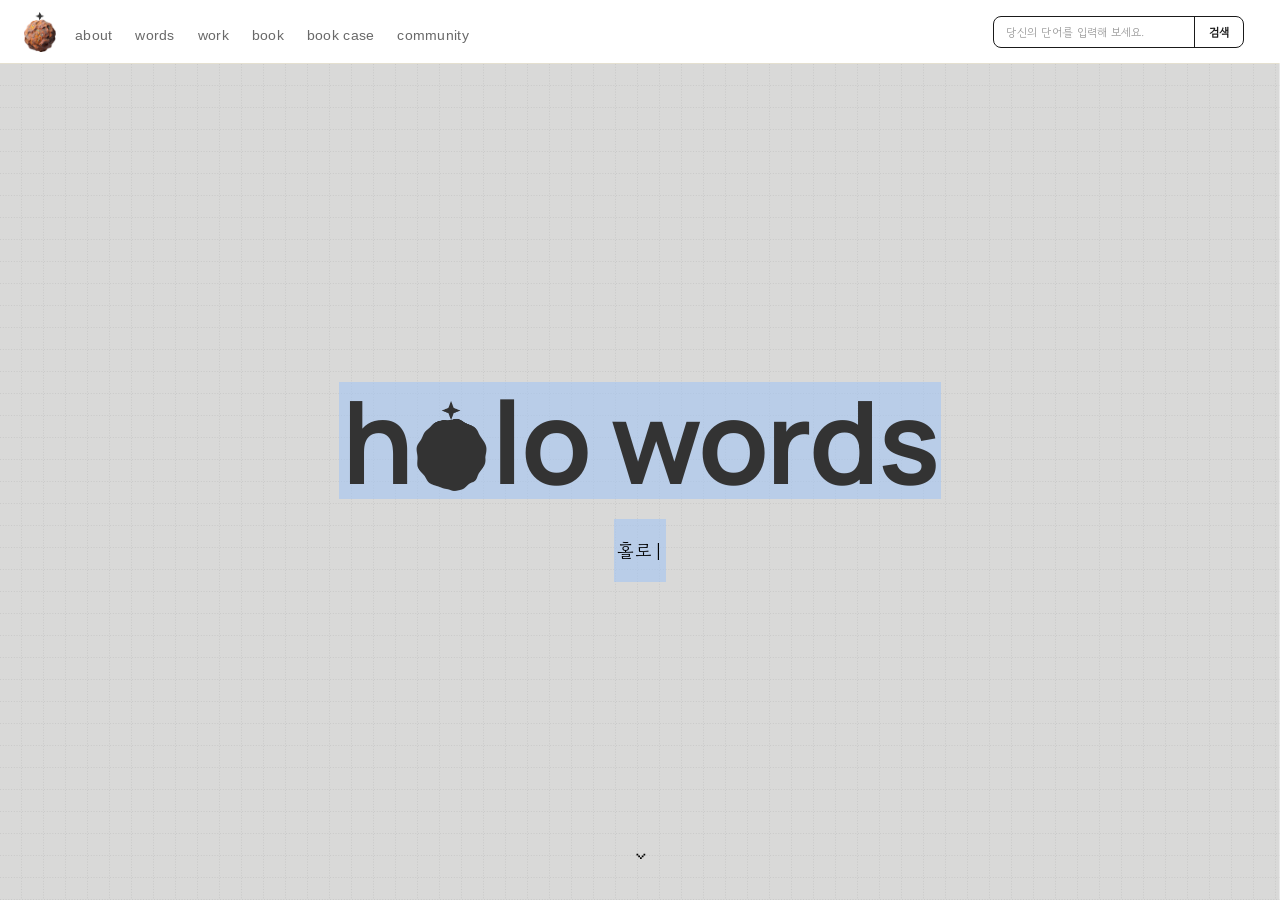
==== commit 14cad93d: "community 탭 단어를 구글 시트에 공유 저장하도록 연동 로컬저장(localStorage)만 쓰던 기존 방식 때문에 한 방문자가 남긴 단어가 다른 방문자에게는 보이지 않던 문" ====
--- a/index.html
+++ b/index.html
@@ -534,6 +534,7 @@
   <script src="js/bookcase-data.js"></script>
   <script src="js/nav-search.js"></script>
   <script src="js/bookcase.js"></script>
+  <script src="js/community-config.js"></script>
   <script src="js/community.js"></script>
   <script src="js/site-footer.js"></script>
   <script src="js/nav.js"></script>
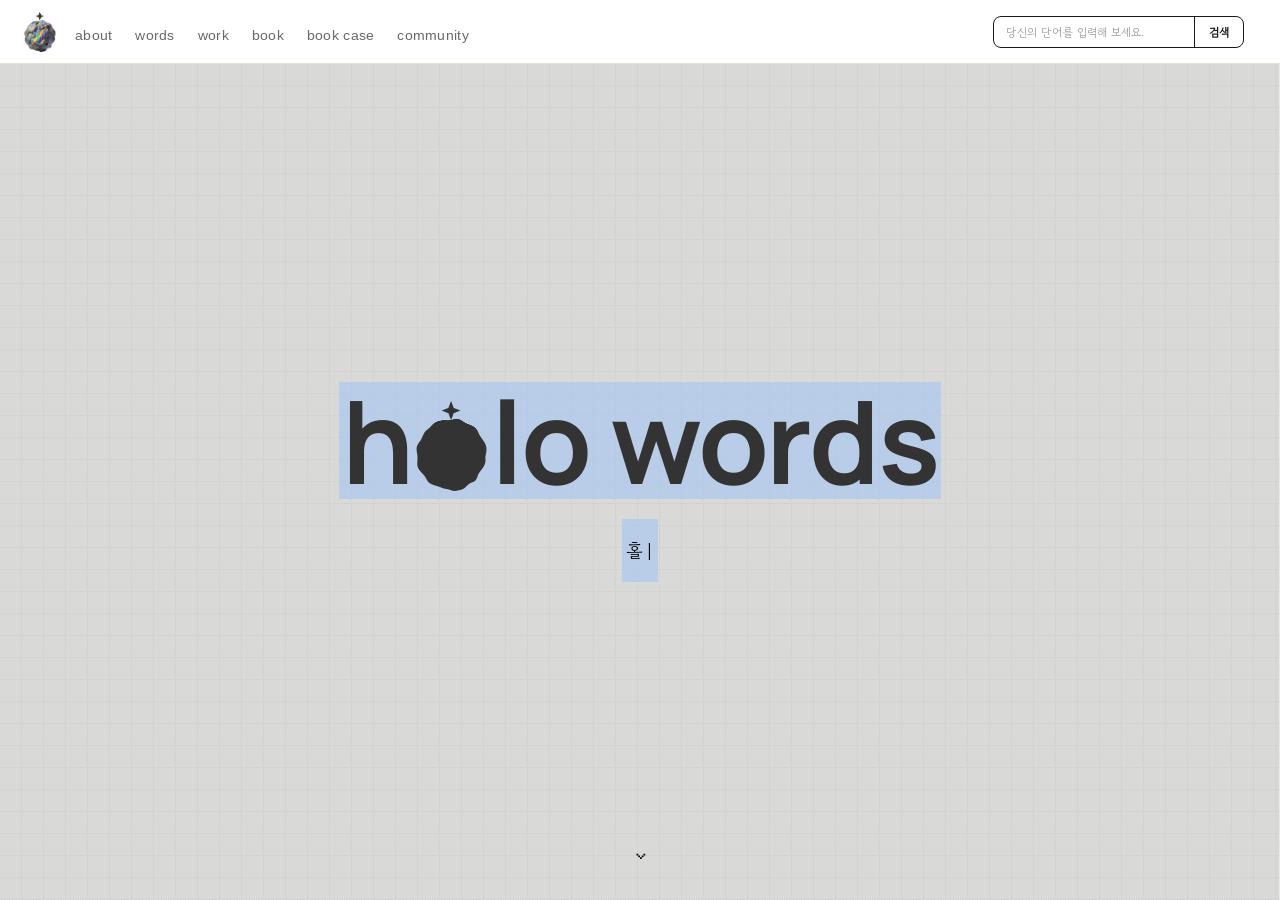
==== commit 96ac1ca8: "community 탭: 행성 필드를 전체화면으로, 텍스트는 오버레이로 재구성 - 설명 문구/CTA를 행성 필드 위 중앙 오버레이로 옮기고 "서로 다른 행성에..." 문구 제거 - " ====
--- a/index.html
+++ b/index.html
@@ -171,17 +171,6 @@
     </div>
 
     <div class="community-inner">
-      <div class="community-intro">
-        <p class="community-intro__body">
-          여기는 홀로둥이의 세상입니다.<br />
-          저마다의 행성에 서 있는 여러분들, 그곳에서 어떤 단어를 품고 살아가나요?<br />
-          여러분만의 단어를 이곳에 남겨주세요.
-        </p>
-        <p class="community-intro__footer">
-          서로 다른 행성에 서 있지만 각자의 자리에서 세상에 발을 딛고 살아가는 모든 홀로둥이를 응원합니다.
-        </p>
-      </div>
-
       <div class="community-universe">
         <div class="community-universe__viewport" id="community-viewport">
           <div class="community-field" id="community-field"></div>
@@ -192,7 +181,17 @@
         </div>
       </div>
 
-      <button class="community-cta" id="community-cta" type="button">나의 단어 남기기</button>
+      <div class="community-overlay" id="community-overlay">
+        <div class="community-intro">
+          <p class="community-intro__body">
+            여기는 홀로둥이의 세상입니다.<br />
+            저마다의 행성에 서 있는 여러분들, 그곳에서 어떤 단어를 품고 살아가나요?<br />
+            여러분만의 단어를 이곳에 남겨주세요.
+          </p>
+        </div>
+
+        <button class="community-cta" id="community-cta" type="button">나의 단어 남기기</button>
+      </div>
     </div>
   </section>
 
--- a/css/community.css
+++ b/css/community.css
@@ -26,12 +26,8 @@
 }
 
 .community-inner {
+  position: relative;
   min-height: calc(100vh - var(--header-offset));
-  display: flex;
-  flex-direction: column;
-  align-items: center;
-  padding: 90px 24px 60px;
-  gap: 28px;
 }
 
 /* ---------------------------------------------------------------------- */
@@ -51,38 +47,13 @@
 }
 
 /* ---------------------------------------------------------------------- */
-/* Intro copy                                                              */
-/* ---------------------------------------------------------------------- */
-
-.community-intro {
-  max-width: 640px;
-  margin: 0;
-}
-
-.community-intro__body {
-  font-family: "Gowun Dodum", sans-serif;
-  font-size: clamp(14px, 1.6vw, 17px);
-  line-height: 1.8;
-  color: #000;
-  margin: 0;
-}
-
-.community-intro__footer {
-  font-family: "Gowun Dodum", sans-serif;
-  font-size: clamp(13px, 1.4vw, 15px);
-  line-height: 1.7;
-  color: var(--text-secondary);
-  margin: 14px 0 0;
-}
-
-/* ---------------------------------------------------------------------- */
-/* The universe: a fixed viewport clipping a larger field of planet nodes. */
+/* The universe: planets fill the whole section, edge to edge, so the     */
+/* field can grow behind the intro text as more words get added.          */
 /* ---------------------------------------------------------------------- */
 
 .community-universe {
-  position: relative;
-  width: min(920px, 100%);
-  height: clamp(360px, 54vh, 600px);
+  position: absolute;
+  inset: 0;
 }
 
 .community-universe__viewport {
@@ -109,12 +80,66 @@
 
 .community-zoom {
   position: absolute;
-  top: 12px;
-  right: 12px;
+  bottom: 24px;
+  right: 24px;
   z-index: 5;
   display: flex;
   flex-direction: column;
   gap: 8px;
+}
+
+/* ---------------------------------------------------------------------- */
+/* Overlay — intro text + CTA, centered on top of the planet field. Fades  */
+/* out in place (no layout jump) when a planet is tapped; a soft white     */
+/* glow behind the text keeps it legible over planets parked underneath.  */
+/* ---------------------------------------------------------------------- */
+
+.community-overlay {
+  position: absolute;
+  top: 50%;
+  left: 50%;
+  transform: translate(-50%, -50%);
+  z-index: 5;
+  display: flex;
+  flex-direction: column;
+  align-items: center;
+  gap: 24px;
+  width: min(640px, calc(100% - 48px));
+  pointer-events: none;
+  opacity: 1;
+  transition: opacity 0.4s ease;
+}
+
+.community-overlay > * {
+  pointer-events: auto;
+}
+
+#community.community--expanded .community-overlay {
+  opacity: 0;
+  pointer-events: none;
+}
+
+.community-intro {
+  position: relative;
+  margin: 0;
+}
+
+.community-intro::before {
+  content: "";
+  position: absolute;
+  inset: -20px -28px;
+  background: rgba(255, 255, 255, 0.78);
+  filter: blur(26px);
+  z-index: -1;
+  border-radius: 40px;
+}
+
+.community-intro__body {
+  font-family: "Gowun Dodum", sans-serif;
+  font-size: clamp(14px, 1.6vw, 17px);
+  line-height: 1.8;
+  color: #000;
+  margin: 0;
 }
 
 .community-zoom__btn {
@@ -158,7 +183,7 @@
   border: none;
   padding: 0;
   cursor: pointer;
-  width: var(--node-size, 56px);
+  width: var(--node-size, 40px);
 }
 
 .community-node__img {
@@ -425,18 +450,18 @@
 }
 
 @media (max-width: 640px) {
-  .community-inner {
-    padding: 72px 18px 48px;
-    gap: 20px;
-  }
-
   .community-icons {
     top: 16px;
     right: 18px;
   }
 
-  .community-universe {
-    height: clamp(320px, 50vh, 480px);
+  .community-overlay {
+    gap: 18px;
+  }
+
+  .community-zoom {
+    bottom: 18px;
+    right: 18px;
   }
 
   .community-modal {
